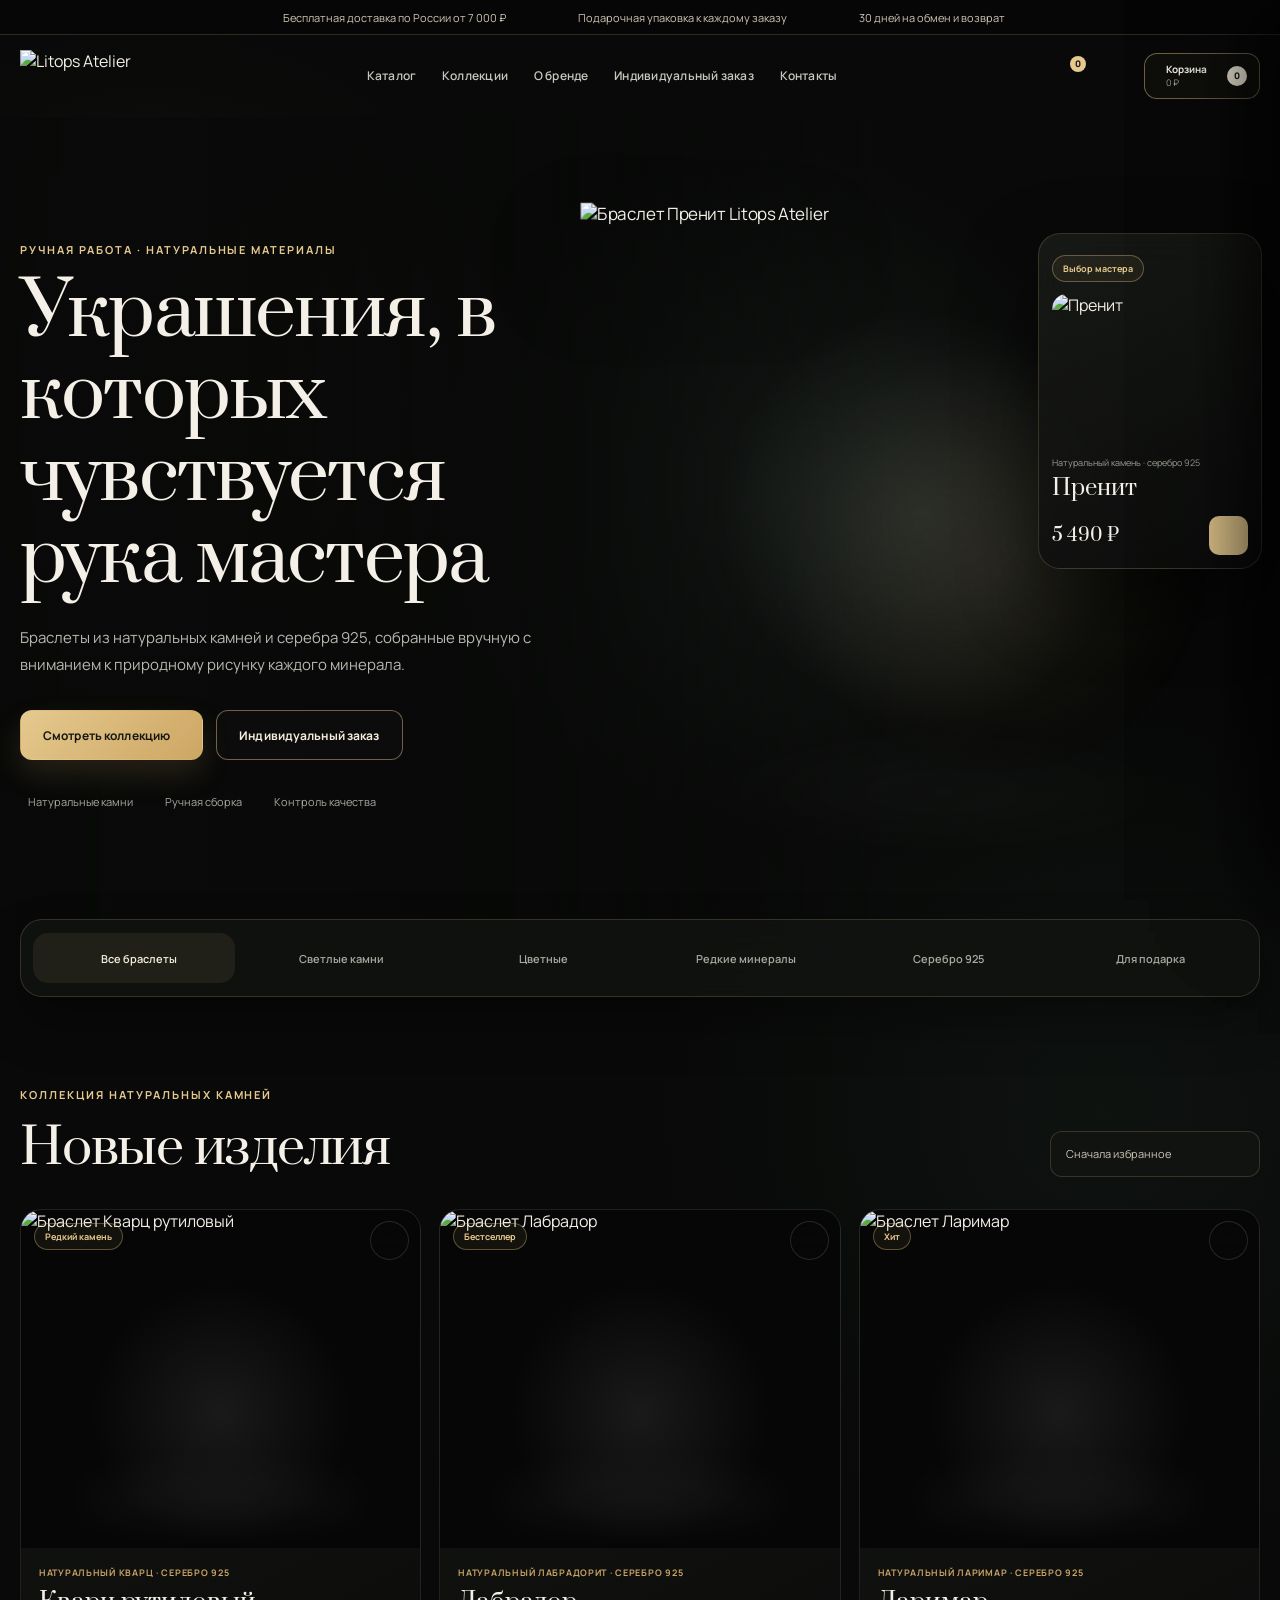
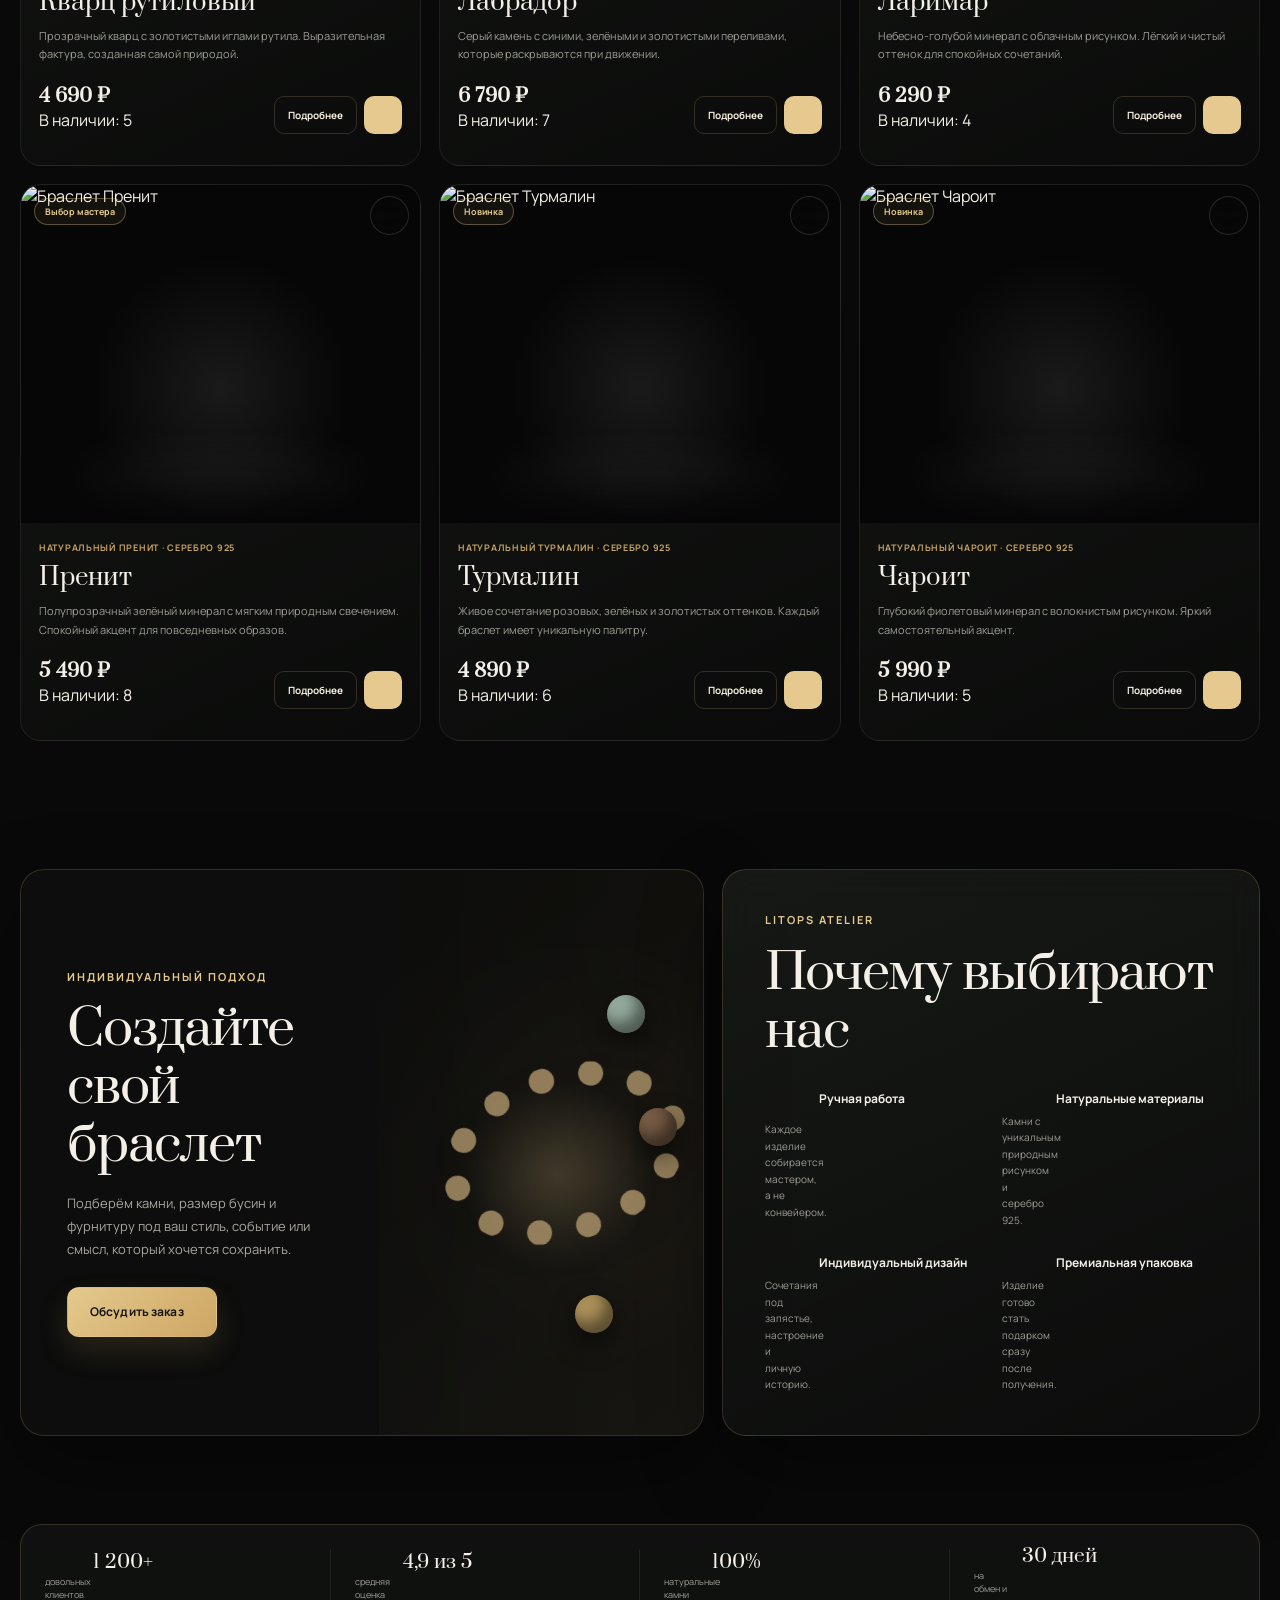
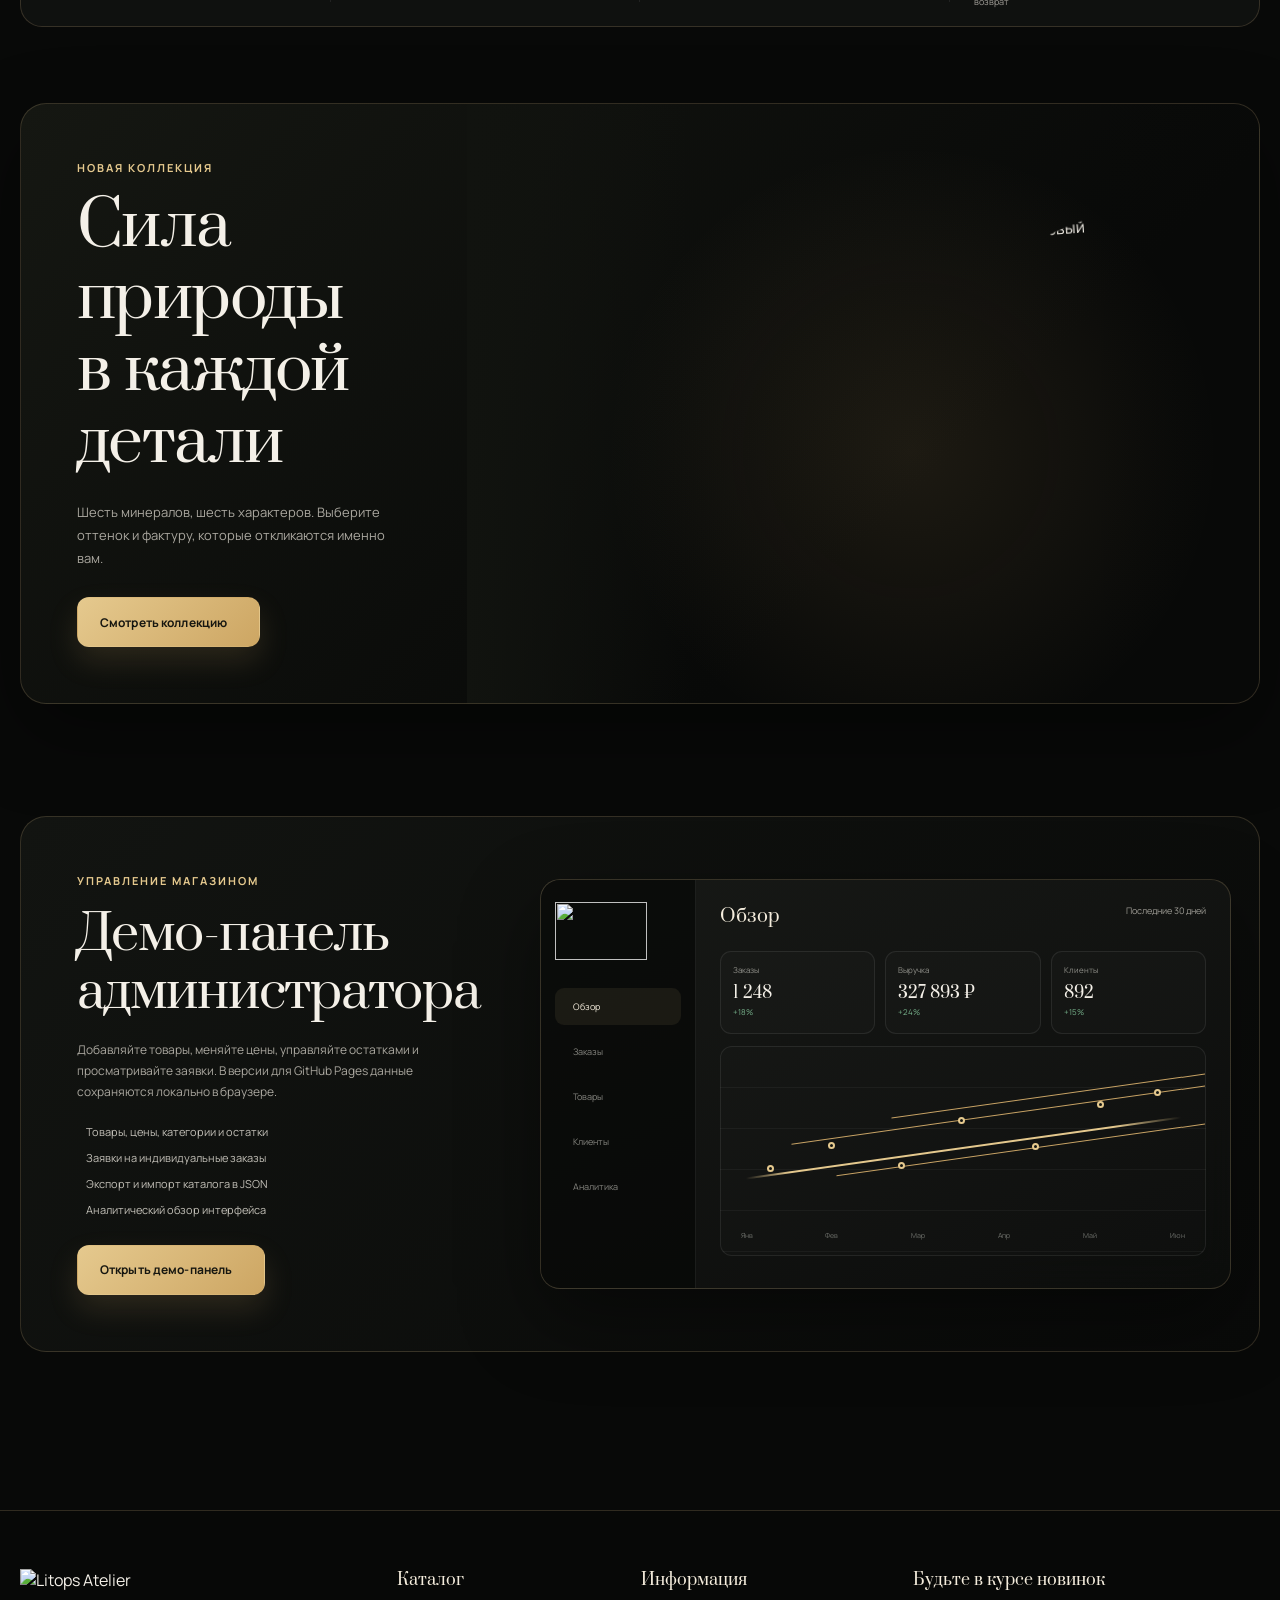
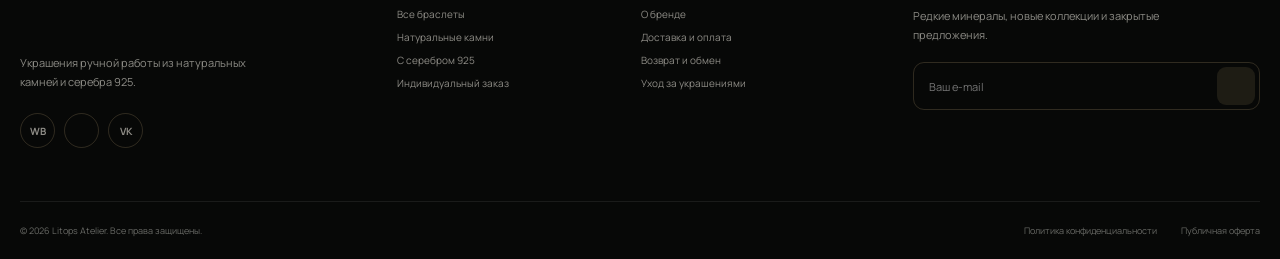
==== index.html @ 17ce2add "Add files via upload" ====
<!doctype html>
<html lang="ru">
<head>
  <meta charset="utf-8">
  <meta name="viewport" content="width=device-width, initial-scale=1">
  <meta name="theme-color" content="#090a09">
  <meta name="description" content="Litops Atelier — браслеты ручной работы из натуральных камней и серебра 925.">
  <title>Litops Atelier — украшения ручной работы</title>

  <link rel="preconnect" href="https://fonts.googleapis.com">
  <link rel="preconnect" href="https://fonts.gstatic.com" crossorigin>
  <link href="https://fonts.googleapis.com/css2?family=Manrope:wght@400;500;600;700&family=Prata&display=swap" rel="stylesheet">
  <link rel="stylesheet" href="style.css">

  <script src="https://unpkg.com/lucide@0.468.0/dist/umd/lucide.min.js" defer></script>
  <script src="script.js" defer></script>
</head>
<body>
  <div class="noise" aria-hidden="true"></div>

  <div class="announcement" aria-label="Преимущества магазина">
    <div class="announcement__track">
      <span><i data-lucide="truck"></i> Бесплатная доставка по России от 7 000 ₽</span>
      <span><i data-lucide="gift"></i> Подарочная упаковка к каждому заказу</span>
      <span><i data-lucide="refresh-cw"></i> 30 дней на обмен и возврат</span>
    </div>
  </div>

  <header class="site-header" id="siteHeader">
    <div class="container header__inner">
      <a class="brand" href="#top" aria-label="Litops Atelier — на главную">
        <img src="assets/brand/logo-light.png" alt="Litops Atelier">
      </a>

      <nav class="main-nav" id="mainNav" aria-label="Основная навигация">
        <a href="#catalog">Каталог</a>
        <a href="#collections">Коллекции</a>
        <a href="#atelier">О бренде</a>
        <a href="#custom">Индивидуальный заказ</a>
        <a href="#contacts">Контакты</a>
      </nav>

      <div class="header-actions">
        <button class="icon-button" id="searchButton" type="button" aria-label="Поиск">
          <i data-lucide="search"></i>
        </button>
        <button class="icon-button counter-button" id="favoritesButton" type="button" aria-label="Избранное">
          <i data-lucide="heart"></i><span id="favoriteCount">0</span>
        </button>
        <a class="icon-button desktop-only" href="admin.html" aria-label="Панель администратора" title="Демо админ-панели">
          <i data-lucide="user-round-cog"></i>
        </a>
        <button class="cart-button" id="cartButton" type="button" aria-label="Открыть корзину">
          <i data-lucide="shopping-bag"></i>
          <span><b>Корзина</b><small id="cartSummary">0 ₽</small></span>
          <em id="cartCount">0</em>
        </button>
        <button class="menu-button" id="menuButton" type="button" aria-label="Открыть меню" aria-expanded="false">
          <i data-lucide="menu"></i>
        </button>
      </div>
    </div>
  </header>

  <main id="top">
    <section class="hero section-shell">
      <div class="hero__glow hero__glow--one"></div>
      <div class="hero__glow hero__glow--two"></div>

      <div class="container hero__grid">
        <div class="hero__copy reveal">
          <p class="eyebrow">Ручная работа · Натуральные материалы</p>
          <h1>Украшения, в которых чувствуется рука мастера</h1>
          <p class="hero__lead">Браслеты из натуральных камней и серебра 925, собранные вручную с вниманием к природному рисунку каждого минерала.</p>
          <div class="hero__actions">
            <a class="button button--gold" href="#catalog">Смотреть коллекцию <i data-lucide="arrow-right"></i></a>
            <a class="button button--outline" href="#custom">Индивидуальный заказ</a>
          </div>
          <div class="hero__benefits" aria-label="Преимущества">
            <span><i data-lucide="gem"></i> Натуральные камни</span>
            <span><i data-lucide="hand"></i> Ручная сборка</span>
            <span><i data-lucide="shield-check"></i> Контроль качества</span>
          </div>
        </div>

        <div class="hero__visual reveal reveal--delay">
          <div class="hero__orb" aria-hidden="true"></div>
          <img class="hero__product" id="heroImage" src="assets/products/prehnite.webp" alt="Браслет из пренита Litops Atelier">
          <div class="hero__reflection" aria-hidden="true"></div>

          <article class="featured-card glass-card" id="featuredCard">
            <div class="featured-card__top">
              <span class="badge">Выбор мастера</span>
              <button class="icon-button favorite-toggle" type="button" data-product-id="prehnite" aria-label="Добавить в избранное">
                <i data-lucide="heart"></i>
              </button>
            </div>
            <img id="featuredImage" src="assets/products/prehnite.webp" alt="Пренит">
            <p class="featured-card__meta">Натуральный камень · серебро 925</p>
            <h2 id="featuredName">Пренит</h2>
            <div class="featured-card__bottom">
              <strong id="featuredPrice">5 490 ₽</strong>
              <button class="square-button add-to-cart" type="button" data-product-id="prehnite" aria-label="Добавить Пренит в корзину">
                <i data-lucide="shopping-bag"></i>
              </button>
            </div>
          </article>
        </div>
      </div>
    </section>

    <section class="category-section" aria-label="Категории изделий">
      <div class="container">
        <div class="category-bar" id="categoryBar">
          <button class="category-chip is-active" type="button" data-filter="all"><i data-lucide="layout-grid"></i> Все браслеты</button>
          <button class="category-chip" type="button" data-filter="light"><i data-lucide="sun-medium"></i> Светлые камни</button>
          <button class="category-chip" type="button" data-filter="color"><i data-lucide="palette"></i> Цветные</button>
          <button class="category-chip" type="button" data-filter="rare"><i data-lucide="sparkles"></i> Редкие минералы</button>
          <button class="category-chip" type="button" data-filter="silver"><i data-lucide="circle-dot"></i> Серебро 925</button>
          <button class="category-chip" type="button" data-filter="gift"><i data-lucide="gift"></i> Для подарка</button>
        </div>
      </div>
    </section>

    <section class="catalog section-shell" id="catalog">
      <div class="container">
        <div class="section-heading reveal">
          <div>
            <p class="eyebrow">Коллекция натуральных камней</p>
            <h2>Новые изделия</h2>
          </div>
          <div class="section-heading__tools">
            <label class="sort-select">
              <span class="sr-only">Сортировка</span>
              <select id="sortSelect">
                <option value="featured">Сначала избранное</option>
                <option value="price-asc">Цена: по возрастанию</option>
                <option value="price-desc">Цена: по убыванию</option>
                <option value="name">По названию</option>
              </select>
              <i data-lucide="chevron-down"></i>
            </label>
          </div>
        </div>

        <div class="product-grid" id="productGrid" aria-live="polite"></div>
        <p class="empty-state" id="emptyState" hidden>По выбранному фильтру пока нет изделий.</p>
      </div>
    </section>

    <section class="split-section section-shell" id="custom">
      <div class="container split-grid">
        <article class="custom-card reveal">
          <div class="custom-card__content">
            <p class="eyebrow">Индивидуальный подход</p>
            <h2>Создайте свой браслет</h2>
            <p>Подберём камни, размер бусин и фурнитуру под ваш стиль, событие или смысл, который хочется сохранить.</p>
            <button class="button button--gold" type="button" id="customOrderButton">Обсудить заказ <i data-lucide="arrow-right"></i></button>
          </div>
          <div class="custom-card__art" aria-hidden="true">
            <span class="stone stone--a"></span><span class="stone stone--b"></span><span class="stone stone--c"></span>
            <div class="custom-card__bracelet"></div>
          </div>
        </article>

        <article class="why-card glass-card reveal reveal--delay" id="atelier">
          <p class="eyebrow">Litops Atelier</p>
          <h2>Почему выбирают нас</h2>
          <div class="why-grid">
            <div><i data-lucide="hand"></i><h3>Ручная работа</h3><p>Каждое изделие собирается мастером, а не конвейером.</p></div>
            <div><i data-lucide="leaf"></i><h3>Натуральные материалы</h3><p>Камни с уникальным природным рисунком и серебро 925.</p></div>
            <div><i data-lucide="wand-sparkles"></i><h3>Индивидуальный дизайн</h3><p>Сочетания под запястье, настроение и личную историю.</p></div>
            <div><i data-lucide="package-check"></i><h3>Премиальная упаковка</h3><p>Изделие готово стать подарком сразу после получения.</p></div>
          </div>
        </article>
      </div>
    </section>

    <section class="stats-section">
      <div class="container stats-grid reveal">
        <div><i data-lucide="users"></i><strong>1 200+</strong><span>довольных клиентов</span></div>
        <div><i data-lucide="star"></i><strong>4,9 из 5</strong><span>средняя оценка</span></div>
        <div><i data-lucide="leaf"></i><strong>100%</strong><span>натуральные камни</span></div>
        <div><i data-lucide="refresh-cw"></i><strong>30 дней</strong><span>на обмен и возврат</span></div>
      </div>
    </section>

    <section class="collection-feature section-shell" id="collections">
      <div class="container">
        <article class="collection-banner reveal">
          <div class="collection-banner__copy">
            <p class="eyebrow">Новая коллекция</p>
            <h2>Сила природы<br>в каждой детали</h2>
            <p>Шесть минералов, шесть характеров. Выберите оттенок и фактуру, которые откликаются именно вам.</p>
            <a class="button button--gold" href="#catalog">Смотреть коллекцию <i data-lucide="arrow-right"></i></a>
          </div>
          <div class="collection-banner__products" aria-label="Браслеты коллекции">
            <img src="assets/products/charoite.webp" alt="Чароит">
            <img src="assets/products/larimar.webp" alt="Ларимар">
            <img src="assets/products/rutilated-quartz.webp" alt="Кварц рутиловый">
          </div>
        </article>
      </div>
    </section>

    <section class="admin-preview section-shell">
      <div class="container admin-preview__grid reveal">
        <div class="admin-preview__copy">
          <p class="eyebrow">Управление магазином</p>
          <h2>Демо-панель администратора</h2>
          <p>Добавляйте товары, меняйте цены, управляйте остатками и просматривайте заявки. В версии для GitHub Pages данные сохраняются локально в браузере.</p>
          <ul>
            <li><i data-lucide="check"></i> Товары, цены, категории и остатки</li>
            <li><i data-lucide="check"></i> Заявки на индивидуальные заказы</li>
            <li><i data-lucide="check"></i> Экспорт и импорт каталога в JSON</li>
            <li><i data-lucide="check"></i> Аналитический обзор интерфейса</li>
          </ul>
          <a class="button button--gold" href="admin.html">Открыть демо-панель <i data-lucide="arrow-right"></i></a>
        </div>

        <div class="dashboard-mockup glass-card" aria-hidden="true">
          <aside>
            <img src="assets/brand/logo-light.png" alt="">
            <span class="is-active"><i data-lucide="layout-dashboard"></i> Обзор</span>
            <span><i data-lucide="shopping-bag"></i> Заказы</span>
            <span><i data-lucide="package"></i> Товары</span>
            <span><i data-lucide="users"></i> Клиенты</span>
            <span><i data-lucide="chart-no-axes-combined"></i> Аналитика</span>
          </aside>
          <div class="dashboard-mockup__main">
            <div class="dashboard-mockup__title"><b>Обзор</b><span>Последние 30 дней</span></div>
            <div class="dashboard-cards">
              <div><span>Заказы</span><b>1 248</b><small>+18%</small></div>
              <div><span>Выручка</span><b>327 893 ₽</b><small>+24%</small></div>
              <div><span>Клиенты</span><b>892</b><small>+15%</small></div>
            </div>
            <div class="chart-card">
              <div class="chart-line"><i></i><i></i><i></i><i></i><i></i><i></i><i></i></div>
              <div class="chart-labels"><span>Янв</span><span>Фев</span><span>Мар</span><span>Апр</span><span>Май</span><span>Июн</span></div>
            </div>
          </div>
        </div>
      </div>
    </section>
  </main>

  <footer class="site-footer" id="contacts">
    <div class="container footer-grid">
      <div class="footer-brand">
        <img src="assets/brand/logo-light.png" alt="Litops Atelier">
        <p>Украшения ручной работы из натуральных камней и серебра 925.</p>
        <div class="socials">
          <a href="https://www.wildberries.ru/seller/4489837" target="_blank" rel="noopener" aria-label="Магазин на Wildberries">WB</a>
          <a href="#" aria-label="Telegram"><i data-lucide="send"></i></a>
          <a href="#" aria-label="ВКонтакте">VK</a>
        </div>
      </div>
      <div>
        <h3>Каталог</h3>
        <a href="#catalog">Все браслеты</a>
        <a href="#catalog">Натуральные камни</a>
        <a href="#catalog">С серебром 925</a>
        <a href="#custom">Индивидуальный заказ</a>
      </div>
      <div>
        <h3>Информация</h3>
        <a href="#atelier">О бренде</a>
        <a href="#">Доставка и оплата</a>
        <a href="#">Возврат и обмен</a>
        <a href="#">Уход за украшениями</a>
      </div>
      <div class="newsletter">
        <h3>Будьте в курсе новинок</h3>
        <p>Редкие минералы, новые коллекции и закрытые предложения.</p>
        <form id="newsletterForm">
          <input type="email" name="email" placeholder="Ваш e-mail" required aria-label="Ваш e-mail">
          <button type="submit" aria-label="Подписаться"><i data-lucide="arrow-right"></i></button>
        </form>
        <small id="newsletterMessage"></small>
      </div>
    </div>
    <div class="container footer-bottom">
      <span>© 2026 Litops Atelier. Все права защищены.</span>
      <div><a href="#">Политика конфиденциальности</a><a href="#">Публичная оферта</a></div>
    </div>
  </footer>

  <div class="drawer-backdrop" id="drawerBackdrop"></div>

  <aside class="side-drawer" id="cartDrawer" aria-hidden="true" aria-labelledby="cartTitle">
    <div class="drawer-header">
      <div><p class="eyebrow">Ваш выбор</p><h2 id="cartTitle">Корзина</h2></div>
      <button class="icon-button drawer-close" type="button" data-close-drawer aria-label="Закрыть"><i data-lucide="x"></i></button>
    </div>
    <div class="drawer-content" id="cartItems"></div>
    <div class="drawer-footer">
      <div class="cart-total"><span>Итого</span><strong id="cartTotal">0 ₽</strong></div>
      <a class="button button--gold button--full" href="https://www.wildberries.ru/seller/4489837" target="_blank" rel="noopener">Перейти в магазин на WB</a>
      <small>Корзина на этой версии демонстрационная. Покупка оформляется на Wildberries.</small>
    </div>
  </aside>

  <aside class="side-drawer" id="favoritesDrawer" aria-hidden="true" aria-labelledby="favoritesTitle">
    <div class="drawer-header">
      <div><p class="eyebrow">Сохранённое</p><h2 id="favoritesTitle">Избранное</h2></div>
      <button class="icon-button drawer-close" type="button" data-close-drawer aria-label="Закрыть"><i data-lucide="x"></i></button>
    </div>
    <div class="drawer-content" id="favoriteItems"></div>
  </aside>

  <aside class="search-panel" id="searchPanel" aria-hidden="true">
    <div class="search-panel__inner container">
      <div class="search-panel__top">
        <label>
          <i data-lucide="search"></i>
          <input id="searchInput" type="search" placeholder="Найти камень или браслет…" autocomplete="off">
        </label>
        <button class="icon-button" id="searchClose" type="button" aria-label="Закрыть поиск"><i data-lucide="x"></i></button>
      </div>
      <div class="search-results" id="searchResults"></div>
    </div>
  </aside>

  <dialog class="product-dialog" id="productDialog">
    <button class="icon-button dialog-close" type="button" id="dialogClose" aria-label="Закрыть"><i data-lucide="x"></i></button>
    <div class="product-dialog__media"><img id="dialogImage" src="" alt=""></div>
    <div class="product-dialog__content">
      <p class="eyebrow" id="dialogMaterial"></p>
      <h2 id="dialogName"></h2>
      <p id="dialogDescription"></p>
      <div class="product-dialog__facts">
        <span><i data-lucide="circle-ruler"></i> Регулируемый размер</span>
        <span><i data-lucide="badge-check"></i> Серебро 925</span>
        <span><i data-lucide="package-check"></i> Подарочная упаковка</span>
      </div>
      <div class="product-dialog__buy">
        <strong id="dialogPrice"></strong>
        <button class="button button--gold add-to-cart" id="dialogAddToCart" type="button">Добавить в корзину</button>
      </div>
    </div>
  </dialog>

  <dialog class="order-dialog" id="orderDialog">
    <button class="icon-button dialog-close" type="button" id="orderDialogClose" aria-label="Закрыть"><i data-lucide="x"></i></button>
    <div class="order-dialog__heading">
      <p class="eyebrow">Индивидуальный заказ</p>
      <h2>Расскажите о будущем браслете</h2>
      <p>Заявка сохранится в демо-панели администратора этого браузера.</p>
    </div>
    <form id="customOrderForm" class="order-form">
      <label><span>Имя</span><input name="name" required placeholder="Как к вам обращаться"></label>
      <label><span>Телефон или Telegram</span><input name="contact" required placeholder="Контакт для ответа"></label>
      <label><span>Размер запястья</span><input name="wrist" placeholder="Например, 17 см"></label>
      <label class="order-form__wide"><span>Пожелания</span><textarea name="message" rows="4" placeholder="Камни, цвета, смысл, бюджет"></textarea></label>
      <button class="button button--gold order-form__wide" type="submit">Сохранить заявку</button>
      <p class="form-status order-form__wide" id="orderFormStatus"></p>
    </form>
  </dialog>

  <div class="toast" id="toast" role="status" aria-live="polite"></div>
</body>
</html>
---- style.css ----
:root {
  --bg: #080908;
  --bg-soft: #0d0f0e;
  --panel: #111311;
  --panel-2: #151714;
  --panel-3: #1b1d19;
  --cream: #f5eddd;
  --cream-muted: #cfc6b5;
  --gold: #c8a365;
  --gold-light: #e5c98e;
  --gold-deep: #8d6f3f;
  --green: #9dbeaa;
  --text: #f4f0e8;
  --muted: #9f9d96;
  --line: rgba(229, 201, 142, 0.18);
  --line-soft: rgba(255, 255, 255, 0.08);
  --shadow: 0 30px 80px rgba(0, 0, 0, 0.42);
  --serif: "Prata", Georgia, serif;
  --sans: "Manrope", Arial, sans-serif;
  --container: min(1240px, calc(100% - 40px));
}

* {
  box-sizing: border-box;
}

html {
  scroll-behavior: smooth;
  color-scheme: dark;
}

body {
  margin: 0;
  min-width: 320px;
  overflow-x: hidden;
  background:
    radial-gradient(circle at 12% 8%, rgba(200, 163, 101, 0.08), transparent 24rem),
    radial-gradient(circle at 86% 22%, rgba(91, 130, 108, 0.08), transparent 28rem),
    var(--bg);
  color: var(--text);
  font-family: var(--sans);
  -webkit-font-smoothing: antialiased;
  text-rendering: optimizeLegibility;
}

body.is-locked {
  overflow: hidden;
}

img {
  display: block;
  max-width: 100%;
}

button,
input,
textarea,
select {
  font: inherit;
}

button,
a {
  -webkit-tap-highlight-color: transparent;
}

button {
  color: inherit;
}

a {
  color: inherit;
  text-decoration: none;
}

p,
h1,
h2,
h3 {
  margin-top: 0;
}

::selection {
  color: #10110f;
  background: var(--gold-light);
}

.noise {
  position: fixed;
  inset: 0;
  z-index: 9999;
  pointer-events: none;
  opacity: 0.04;
  mix-blend-mode: soft-light;
  background-image: url("data:image/svg+xml,%3Csvg viewBox='0 0 180 180' xmlns='http://www.w3.org/2000/svg'%3E%3Cfilter id='n'%3E%3CfeTurbulence type='fractalNoise' baseFrequency='.9' numOctaves='3' stitchTiles='stitch'/%3E%3C/filter%3E%3Crect width='100%25' height='100%25' filter='url(%23n)' opacity='.75'/%3E%3C/svg%3E");
}

.container {
  width: var(--container);
  margin-inline: auto;
}

.section-shell {
  position: relative;
  padding-block: 88px;
}

.eyebrow {
  margin-bottom: 15px;
  color: var(--gold-light);
  font-size: 11px;
  font-weight: 700;
  letter-spacing: 0.18em;
  line-height: 1.5;
  text-transform: uppercase;
}

.sr-only {
  position: absolute;
  width: 1px;
  height: 1px;
  padding: 0;
  margin: -1px;
  overflow: hidden;
  clip: rect(0, 0, 0, 0);
  white-space: nowrap;
  border: 0;
}

.announcement {
  position: relative;
  z-index: 101;
  border-bottom: 1px solid var(--line);
  background: #050605;
  color: var(--cream-muted);
}

.announcement__track {
  width: var(--container);
  min-height: 34px;
  margin-inline: auto;
  display: flex;
  align-items: center;
  justify-content: center;
  gap: clamp(18px, 5vw, 64px);
  font-size: 11px;
}

.announcement__track span {
  display: inline-flex;
  align-items: center;
  gap: 8px;
  white-space: nowrap;
}

.announcement__track svg {
  width: 14px;
  height: 14px;
  color: var(--gold);
}

.site-header {
  position: sticky;
  top: 0;
  z-index: 100;
  height: 82px;
  display: flex;
  align-items: center;
  border-bottom: 1px solid transparent;
  transition: height 0.3s ease, background 0.3s ease, border-color 0.3s ease, box-shadow 0.3s ease;
}

.site-header.is-scrolled {
  height: 68px;
  background: rgba(8, 9, 8, 0.88);
  border-color: var(--line-soft);
  box-shadow: 0 12px 36px rgba(0, 0, 0, 0.28);
  backdrop-filter: blur(18px);
}

.header__inner {
  display: grid;
  grid-template-columns: 190px 1fr auto;
  align-items: center;
  gap: 28px;
}

.brand {
  width: 124px;
  height: 52px;
  display: flex;
  align-items: center;
}

.brand img,
.footer-brand > img {
  width: 100%;
  height: 100%;
  object-fit: contain;
  object-position: left center;
}

.main-nav {
  display: flex;
  justify-content: center;
  gap: clamp(18px, 2vw, 32px);
}

.main-nav a {
  position: relative;
  color: #c9c7c0;
  font-size: 12px;
  font-weight: 600;
  letter-spacing: 0.02em;
  transition: color 0.25s ease;
}

.main-nav a::after {
  content: "";
  position: absolute;
  left: 0;
  right: 100%;
  bottom: -8px;
  height: 1px;
  background: var(--gold-light);
  transition: right 0.3s ease;
}

.main-nav a:hover {
  color: var(--cream);
}

.main-nav a:hover::after {
  right: 0;
}

.header-actions {
  display: flex;
  align-items: center;
  gap: 8px;
}

.icon-button,
.menu-button,
.square-button {
  border: 0;
  background: transparent;
  cursor: pointer;
}

.icon-button {
  position: relative;
  width: 42px;
  height: 42px;
  display: inline-grid;
  place-items: center;
  border: 1px solid transparent;
  border-radius: 50%;
  transition: background 0.25s ease, border-color 0.25s ease, color 0.25s ease;
}

.icon-button:hover {
  color: var(--gold-light);
  border-color: var(--line);
  background: rgba(255, 255, 255, 0.035);
}

.icon-button svg,
.square-button svg,
.menu-button svg {
  width: 19px;
  height: 19px;
}

.counter-button span {
  position: absolute;
  right: -1px;
  top: 0;
  min-width: 16px;
  height: 16px;
  padding-inline: 4px;
  display: grid;
  place-items: center;
  border-radius: 999px;
  background: var(--gold-light);
  color: #11130f;
  font-size: 9px;
  font-weight: 800;
}

.cart-button {
  min-width: 116px;
  height: 46px;
  padding: 0 12px;
  display: grid;
  grid-template-columns: auto 1fr auto;
  align-items: center;
  gap: 9px;
  border: 1px solid rgba(229, 201, 142, 0.44);
  border-radius: 13px;
  background: rgba(229, 201, 142, 0.035);
  cursor: pointer;
  transition: background 0.25s ease, border-color 0.25s ease, transform 0.25s ease;
}

.cart-button:hover {
  transform: translateY(-1px);
  border-color: var(--gold-light);
  background: rgba(229, 201, 142, 0.08);
}

.cart-button svg {
  width: 18px;
  color: var(--gold-light);
}

.cart-button span {
  display: grid;
  text-align: left;
}

.cart-button b {
  font-size: 10px;
  font-weight: 700;
}

.cart-button small {
  color: var(--muted);
  font-size: 9px;
}

.cart-button em {
  min-width: 20px;
  height: 20px;
  display: grid;
  place-items: center;
  border-radius: 50%;
  background: var(--cream);
  color: #11130f;
  font-size: 9px;
  font-style: normal;
  font-weight: 800;
}

.menu-button {
  width: 44px;
  height: 44px;
  display: none;
  place-items: center;
}

.hero {
  min-height: 720px;
  padding-top: 72px;
  padding-bottom: 94px;
  overflow: hidden;
}

.hero::before {
  content: "";
  position: absolute;
  inset: 0;
  background:
    linear-gradient(90deg, rgba(8, 9, 8, 0.97) 0%, rgba(8, 9, 8, 0.82) 40%, rgba(8, 9, 8, 0.1) 70%),
    radial-gradient(circle at 60% 44%, rgba(132, 165, 144, 0.11), transparent 38%);
  pointer-events: none;
}

.hero__grid {
  position: relative;
  z-index: 1;
  min-height: 560px;
  display: grid;
  grid-template-columns: minmax(0, 0.88fr) minmax(520px, 1.12fr);
  align-items: center;
  gap: 38px;
}

.hero__copy {
  position: relative;
  z-index: 3;
  max-width: 630px;
}

.hero h1,
.section-heading h2,
.custom-card h2,
.why-card h2,
.collection-banner h2,
.admin-preview h2,
.drawer-header h2,
.product-dialog h2,
.order-dialog h2 {
  font-family: var(--serif);
  font-weight: 400;
  letter-spacing: -0.025em;
}

.hero h1 {
  margin-bottom: 24px;
  font-size: clamp(50px, 5.7vw, 78px);
  line-height: 1.12;
}

.hero__lead {
  max-width: 560px;
  margin-bottom: 32px;
  color: #b9b7b0;
  font-size: 15px;
  line-height: 1.8;
}

.hero__actions {
  display: flex;
  flex-wrap: wrap;
  gap: 13px;
}

.button {
  min-height: 50px;
  padding: 0 22px;
  display: inline-flex;
  align-items: center;
  justify-content: center;
  gap: 10px;
  border: 1px solid transparent;
  border-radius: 12px;
  font-size: 12px;
  font-weight: 700;
  letter-spacing: 0.01em;
  cursor: pointer;
  transition: transform 0.25s ease, box-shadow 0.25s ease, background 0.25s ease, border-color 0.25s ease;
}

.button svg {
  width: 16px;
}

.button:hover {
  transform: translateY(-2px);
}

.button--gold {
  background: linear-gradient(135deg, var(--gold-light), #cda663);
  color: #161610;
  box-shadow: 0 14px 30px rgba(200, 163, 101, 0.16);
}

.button--gold:hover {
  box-shadow: 0 18px 34px rgba(200, 163, 101, 0.24);
}

.button--outline {
  border-color: rgba(229, 201, 142, 0.45);
  background: rgba(255, 255, 255, 0.015);
  color: var(--cream);
}

.button--outline:hover {
  border-color: var(--gold-light);
  background: rgba(229, 201, 142, 0.06);
}

.button--full {
  width: 100%;
}

.hero__benefits {
  margin-top: 34px;
  display: flex;
  flex-wrap: wrap;
  gap: 12px 24px;
  color: #aaa8a0;
  font-size: 11px;
}

.hero__benefits span {
  display: inline-flex;
  align-items: center;
  gap: 8px;
}

.hero__benefits svg {
  width: 18px;
  height: 18px;
  color: var(--gold);
}

.hero__visual {
  position: relative;
  min-height: 560px;
  display: flex;
  align-items: center;
  justify-content: center;
}

.hero__orb {
  position: absolute;
  width: min(610px, 92%);
  aspect-ratio: 1;
  border-radius: 50%;
  background:
    radial-gradient(circle at 50% 48%, rgba(206, 223, 211, 0.11), transparent 48%),
    radial-gradient(circle at 62% 56%, rgba(200, 163, 101, 0.09), transparent 42%);
  filter: blur(3px);
}

.hero__product {
  position: relative;
  z-index: 1;
  width: min(720px, 104%);
  max-width: none;
  aspect-ratio: 1;
  object-fit: contain;
  filter: drop-shadow(0 44px 44px rgba(0, 0, 0, 0.7));
  transform: translate(2%, 5%) scale(1.06);
  animation: heroFloat 7s ease-in-out infinite;
}

@keyframes heroFloat {
  0%, 100% { transform: translate(2%, 5%) scale(1.06) rotate(-1deg); }
  50% { transform: translate(2%, 2%) scale(1.08) rotate(0.7deg); }
}

.hero__reflection {
  position: absolute;
  left: 10%;
  right: 4%;
  bottom: 3%;
  height: 100px;
  border-radius: 50%;
  background: radial-gradient(ellipse, rgba(255, 255, 255, 0.11), transparent 65%);
  filter: blur(26px);
  opacity: 0.34;
}

.glass-card {
  border: 1px solid var(--line);
  background: linear-gradient(155deg, rgba(25, 27, 24, 0.88), rgba(12, 13, 12, 0.9));
  box-shadow: var(--shadow);
  backdrop-filter: blur(18px);
}

.featured-card {
  position: absolute;
  z-index: 4;
  right: -2px;
  top: 44px;
  width: 224px;
  padding: 13px;
  border-radius: 22px;
}

.featured-card__top,
.featured-card__bottom {
  display: flex;
  align-items: center;
  justify-content: space-between;
  gap: 12px;
}

.badge {
  display: inline-flex;
  align-items: center;
  min-height: 27px;
  padding-inline: 10px;
  border: 1px solid rgba(229, 201, 142, 0.35);
  border-radius: 999px;
  color: var(--gold-light);
  background: rgba(200, 163, 101, 0.08);
  font-size: 9px;
  font-weight: 700;
}

.featured-card img {
  width: 100%;
  height: 154px;
  margin: 5px 0 2px;
  border-radius: 15px;
  object-fit: cover;
}

.featured-card__meta {
  margin: 8px 0 4px;
  color: var(--muted);
  font-size: 9px;
}

.featured-card h2 {
  margin-bottom: 13px;
  font-family: var(--serif);
  font-size: 22px;
  font-weight: 400;
}

.featured-card strong {
  font-family: var(--serif);
  font-size: 18px;
  font-weight: 400;
}

.square-button {
  width: 39px;
  height: 39px;
  display: grid;
  place-items: center;
  border-radius: 10px;
  background: var(--gold-light);
  color: #14150f;
  transition: transform 0.2s ease, box-shadow 0.2s ease;
}

.square-button:hover {
  transform: translateY(-2px);
  box-shadow: 0 10px 24px rgba(200, 163, 101, 0.25);
}

.favorite-toggle.is-active,
.product-card__favorite.is-active {
  color: var(--gold-light);
}

.favorite-toggle.is-active svg,
.product-card__favorite.is-active svg {
  fill: currentColor;
}

.category-section {
  position: relative;
  z-index: 5;
  margin-top: -37px;
}

.category-bar {
  min-height: 78px;
  padding: 12px;
  display: grid;
  grid-template-columns: repeat(6, 1fr);
  align-items: center;
  border: 1px solid var(--line);
  border-radius: 22px;
  background: rgba(17, 19, 17, 0.9);
  box-shadow: 0 26px 50px rgba(0, 0, 0, 0.32);
  backdrop-filter: blur(18px);
}

.category-chip {
  min-height: 50px;
  padding: 0 12px;
  display: inline-flex;
  align-items: center;
  justify-content: center;
  gap: 10px;
  border: 0;
  border-radius: 15px;
  background: transparent;
  color: #aaa89f;
  font-size: 11px;
  font-weight: 600;
  cursor: pointer;
  transition: color 0.25s ease, background 0.25s ease;
}

.category-chip svg {
  width: 18px;
  color: var(--gold);
}

.category-chip:hover,
.category-chip.is-active {
  color: var(--cream);
  background: rgba(229, 201, 142, 0.08);
}

.catalog {
  padding-top: 90px;
}

.section-heading {
  margin-bottom: 32px;
  display: flex;
  align-items: end;
  justify-content: space-between;
  gap: 20px;
}

.section-heading h2,
.custom-card h2,
.why-card h2,
.admin-preview h2 {
  margin-bottom: 0;
  font-size: clamp(34px, 4vw, 50px);
  line-height: 1.16;
}

.sort-select {
  position: relative;
  min-width: 210px;
  display: block;
}

.sort-select select {
  width: 100%;
  height: 46px;
  padding: 0 42px 0 15px;
  border: 1px solid var(--line);
  border-radius: 12px;
  outline: none;
  appearance: none;
  background: var(--panel);
  color: var(--cream-muted);
  font-size: 11px;
}

.sort-select svg {
  position: absolute;
  right: 14px;
  top: 50%;
  width: 16px;
  pointer-events: none;
  transform: translateY(-50%);
}

.product-grid {
  display: grid;
  grid-template-columns: repeat(3, minmax(0, 1fr));
  gap: 18px;
}

.product-card {
  position: relative;
  min-width: 0;
  overflow: hidden;
  border: 1px solid var(--line-soft);
  border-radius: 21px;
  background: linear-gradient(155deg, rgba(22, 24, 21, 0.96), rgba(10, 11, 10, 0.98));
  transition: transform 0.35s cubic-bezier(.2,.75,.25,1), border-color 0.35s ease, box-shadow 0.35s ease;
}

.product-card:hover {
  transform: translateY(-8px);
  border-color: rgba(229, 201, 142, 0.3);
  box-shadow: 0 24px 50px rgba(0, 0, 0, 0.36);
}

.product-card__media {
  position: relative;
  aspect-ratio: 1.18;
  overflow: hidden;
  background:
    radial-gradient(circle at 50% 60%, rgba(255, 255, 255, 0.08), transparent 46%),
    #050605;
  cursor: pointer;
}

.product-card__media::after {
  content: "";
  position: absolute;
  inset: auto 15% 7% 15%;
  height: 15%;
  border-radius: 50%;
  background: rgba(255, 255, 255, 0.08);
  filter: blur(18px);
  opacity: 0.45;
}

.product-card__media img {
  width: 100%;
  height: 100%;
  object-fit: cover;
  transition: transform 0.6s cubic-bezier(.2,.75,.25,1);
}

.product-card:hover .product-card__media img {
  transform: scale(1.045);
}

.product-card__badge {
  position: absolute;
  z-index: 2;
  left: 13px;
  top: 13px;
}

.product-card__favorite {
  position: absolute;
  z-index: 2;
  right: 11px;
  top: 11px;
  width: 39px;
  height: 39px;
  display: grid;
  place-items: center;
  border: 1px solid rgba(255,255,255,.13);
  border-radius: 50%;
  background: rgba(8, 9, 8, 0.66);
  color: #e5e0d5;
  cursor: pointer;
  backdrop-filter: blur(12px);
}

.product-card__favorite svg {
  width: 17px;
}

.product-card__content {
  padding: 18px;
}

.product-card__meta {
  margin-bottom: 7px;
  color: var(--gold);
  font-size: 9px;
  font-weight: 700;
  letter-spacing: 0.08em;
  text-transform: uppercase;
}

.product-card h3 {
  margin-bottom: 8px;
  font-family: var(--serif);
  font-size: 24px;
  font-weight: 400;
}

.product-card__description {
  min-height: 40px;
  margin-bottom: 16px;
  color: #9e9c95;
  font-size: 11px;
  line-height: 1.65;
}

.product-card__footer {
  display: flex;
  align-items: center;
  justify-content: space-between;
  gap: 12px;
}

.product-card__price {
  font-family: var(--serif);
  font-size: 19px;
}

.product-card__actions {
  display: flex;
  gap: 7px;
}

.product-card__actions button {
  height: 38px;
  padding-inline: 13px;
  border: 1px solid var(--line);
  border-radius: 10px;
  background: transparent;
  color: var(--cream);
  font-size: 10px;
  font-weight: 700;
  cursor: pointer;
  transition: background 0.2s ease, border-color 0.2s ease;
}

.product-card__actions button:hover {
  border-color: var(--gold);
  background: rgba(229, 201, 142, 0.07);
}

.product-card__actions .add-to-cart {
  width: 38px;
  padding: 0;
  display: grid;
  place-items: center;
  background: var(--gold-light);
  color: #14150f;
}

.product-card__actions .add-to-cart svg {
  width: 16px;
}

.empty-state {
  padding: 50px 20px;
  text-align: center;
  color: var(--muted);
}

.split-section {
  padding-top: 40px;
}

.split-grid {
  display: grid;
  grid-template-columns: 1.12fr 0.88fr;
  gap: 18px;
}

.custom-card,
.why-card {
  min-height: 430px;
  border-radius: 24px;
  overflow: hidden;
}

.custom-card {
  position: relative;
  display: grid;
  grid-template-columns: 1.05fr 0.95fr;
  border: 1px solid var(--line);
  background:
    linear-gradient(90deg, rgba(12, 13, 12, 0.99) 0%, rgba(13, 14, 13, 0.95) 52%, rgba(19, 17, 14, 0.68) 100%),
    radial-gradient(circle at 80% 50%, rgba(200, 163, 101, 0.2), transparent 36%);
  box-shadow: var(--shadow);
}

.custom-card__content {
  position: relative;
  z-index: 2;
  padding: 46px;
  display: flex;
  flex-direction: column;
  align-items: flex-start;
  justify-content: center;
}

.custom-card h2 {
  margin-bottom: 18px;
}

.custom-card p:not(.eyebrow) {
  margin-bottom: 26px;
  color: #aaa79f;
  font-size: 13px;
  line-height: 1.75;
}

.custom-card__art {
  position: relative;
  min-height: 100%;
  overflow: hidden;
  background:
    radial-gradient(circle at 55% 54%, rgba(229, 201, 142, 0.19), transparent 27%),
    linear-gradient(135deg, transparent 10%, rgba(229, 201, 142, 0.04));
}

.custom-card__bracelet {
  position: absolute;
  width: 250px;
  height: 175px;
  right: 4%;
  top: 50%;
  border: 25px dotted rgba(174, 148, 107, 0.82);
  border-radius: 50%;
  filter: drop-shadow(0 14px 22px rgba(0,0,0,.58));
  transform: translateY(-50%) rotate(-18deg);
}

.stone {
  position: absolute;
  z-index: 2;
  width: 38px;
  height: 38px;
  border-radius: 50%;
  box-shadow: inset -8px -10px 14px rgba(0,0,0,.45), 0 10px 24px rgba(0,0,0,.55);
}

.stone--a { right: 18%; top: 22%; background: #93a99b; }
.stone--b { right: 8%; top: 42%; background: #765b45; }
.stone--c { right: 28%; bottom: 18%; background: #aa8f58; }

.why-card {
  padding: 42px;
}

.why-card h2 {
  margin-bottom: 30px;
}

.why-grid {
  display: grid;
  grid-template-columns: 1fr 1fr;
  gap: 26px 22px;
}

.why-grid > div {
  display: grid;
  grid-template-columns: 42px 1fr;
  grid-template-rows: auto auto;
  column-gap: 12px;
  align-items: start;
}

.why-grid svg {
  grid-row: 1 / 3;
  width: 40px;
  height: 40px;
  padding: 10px;
  border: 1px solid var(--line);
  border-radius: 50%;
  color: var(--gold-light);
  background: rgba(229, 201, 142, 0.05);
}

.why-grid h3 {
  margin-bottom: 6px;
  font-size: 12px;
}

.why-grid p {
  margin-bottom: 0;
  color: var(--muted);
  font-size: 10px;
  line-height: 1.65;
}

.stats-section {
  padding-bottom: 24px;
}

.stats-grid {
  min-height: 96px;
  display: grid;
  grid-template-columns: repeat(4, 1fr);
  border: 1px solid var(--line);
  border-radius: 22px;
  background: rgba(18, 20, 18, 0.78);
  overflow: hidden;
}

.stats-grid > div {
  position: relative;
  padding: 18px 24px;
  display: grid;
  grid-template-columns: 36px auto;
  grid-template-rows: auto auto;
  align-content: center;
  column-gap: 12px;
}

.stats-grid > div:not(:last-child)::after {
  content: "";
  position: absolute;
  right: 0;
  top: 24%;
  bottom: 24%;
  width: 1px;
  background: var(--line-soft);
}

.stats-grid svg {
  grid-row: 1 / 3;
  align-self: center;
  width: 30px;
  height: 30px;
  color: var(--gold);
}

.stats-grid strong {
  font-family: var(--serif);
  font-size: 19px;
  font-weight: 400;
}

.stats-grid span {
  color: var(--muted);
  font-size: 9px;
}

.collection-feature {
  padding-top: 52px;
}

.collection-banner {
  position: relative;
  min-height: 455px;
  display: grid;
  grid-template-columns: 0.72fr 1.28fr;
  overflow: hidden;
  border: 1px solid var(--line);
  border-radius: 26px;
  background:
    radial-gradient(circle at 72% 58%, rgba(200, 163, 101, 0.11), transparent 32%),
    linear-gradient(135deg, #151712, #080908 70%);
  box-shadow: var(--shadow);
}

.collection-banner__copy {
  position: relative;
  z-index: 3;
  padding: 56px;
  display: flex;
  flex-direction: column;
  align-items: flex-start;
  justify-content: center;
}

.collection-banner h2 {
  margin-bottom: 22px;
  font-size: clamp(42px, 5vw, 62px);
  line-height: 1.16;
}

.collection-banner__copy > p:not(.eyebrow) {
  max-width: 390px;
  margin-bottom: 28px;
  color: #aaa79f;
  font-size: 13px;
  line-height: 1.75;
}

.collection-banner__products {
  position: relative;
  min-height: 455px;
  overflow: hidden;
}

.collection-banner__products::after {
  content: "";
  position: absolute;
  inset: 0;
  background: linear-gradient(90deg, #11130f 0%, transparent 28%, transparent 78%, rgba(8, 9, 8, .35));
  pointer-events: none;
}

.collection-banner__products img {
  position: absolute;
  width: 380px;
  height: 380px;
  object-fit: cover;
  border-radius: 50%;
  filter: drop-shadow(0 30px 40px rgba(0, 0, 0, 0.65));
}

.collection-banner__products img:nth-child(1) {
  left: 6%;
  top: 12%;
  transform: rotate(-15deg);
}

.collection-banner__products img:nth-child(2) {
  left: 35%;
  top: 4%;
  transform: rotate(13deg);
}

.collection-banner__products img:nth-child(3) {
  right: -9%;
  top: 18%;
  transform: rotate(-4deg);
}

.admin-preview {
  padding-top: 24px;
}

.admin-preview__grid {
  min-height: 520px;
  padding: 28px;
  display: grid;
  grid-template-columns: 0.72fr 1.28fr;
  gap: 32px;
  align-items: center;
  border: 1px solid var(--line);
  border-radius: 26px;
  background: linear-gradient(135deg, #121411, #090a09);
}

.admin-preview__copy {
  padding: 28px;
}

.admin-preview__copy > p:not(.eyebrow) {
  margin: 18px 0 22px;
  color: #aaa79f;
  font-size: 12px;
  line-height: 1.75;
}

.admin-preview ul {
  margin: 0 0 28px;
  padding: 0;
  display: grid;
  gap: 11px;
  list-style: none;
}

.admin-preview li {
  display: flex;
  align-items: center;
  gap: 9px;
  color: #c3c0b8;
  font-size: 11px;
}

.admin-preview li svg {
  width: 16px;
  color: var(--gold-light);
}

.dashboard-mockup {
  min-height: 410px;
  display: grid;
  grid-template-columns: 155px 1fr;
  overflow: hidden;
  border-radius: 20px;
}

.dashboard-mockup aside {
  padding: 22px 14px;
  display: flex;
  flex-direction: column;
  gap: 8px;
  border-right: 1px solid var(--line-soft);
  background: rgba(7, 8, 7, 0.7);
}

.dashboard-mockup aside img {
  width: 92px;
  height: 58px;
  margin-bottom: 20px;
  object-fit: contain;
  object-position: left;
}

.dashboard-mockup aside span {
  min-height: 37px;
  padding: 0 10px;
  display: flex;
  align-items: center;
  gap: 8px;
  border-radius: 9px;
  color: #85857f;
  font-size: 9px;
}

.dashboard-mockup aside span.is-active {
  color: var(--cream);
  background: rgba(229, 201, 142, 0.08);
}

.dashboard-mockup aside svg {
  width: 14px;
}

.dashboard-mockup__main {
  padding: 24px;
}

.dashboard-mockup__title {
  margin-bottom: 22px;
  display: flex;
  justify-content: space-between;
  color: var(--muted);
  font-size: 9px;
}

.dashboard-mockup__title b {
  color: var(--cream);
  font-family: var(--serif);
  font-size: 18px;
  font-weight: 400;
}

.dashboard-cards {
  display: grid;
  grid-template-columns: repeat(3, 1fr);
  gap: 10px;
}

.dashboard-cards > div {
  min-height: 83px;
  padding: 12px;
  display: grid;
  border: 1px solid var(--line-soft);
  border-radius: 11px;
  background: rgba(255, 255, 255, 0.015);
}

.dashboard-cards span {
  color: #8f8f89;
  font-size: 8px;
}

.dashboard-cards b {
  align-self: center;
  font-family: var(--serif);
  font-size: 16px;
  font-weight: 400;
}

.dashboard-cards small {
  color: #79b58e;
  font-size: 8px;
}

.chart-card {
  position: relative;
  height: 210px;
  margin-top: 12px;
  padding: 20px;
  overflow: hidden;
  border: 1px solid var(--line-soft);
  border-radius: 12px;
  background:
    repeating-linear-gradient(to bottom, transparent 0 40px, rgba(255, 255, 255, 0.04) 40px 41px),
    rgba(255, 255, 255, 0.01);
}

.chart-line {
  position: absolute;
  inset: 25px 25px 38px;
}

.chart-line::before {
  content: "";
  position: absolute;
  left: 0;
  right: 0;
  top: 52%;
  height: 2px;
  background: linear-gradient(90deg, transparent, var(--gold-light) 10% 85%, transparent);
  transform: skewY(-8deg);
  box-shadow: 45px -28px 0 -0.5px var(--gold), 90px 10px 0 -0.5px var(--gold), 145px -40px 0 -0.5px var(--gold);
}

.chart-line i {
  position: absolute;
  width: 7px;
  height: 7px;
  border: 2px solid var(--gold-light);
  border-radius: 50%;
  background: #121411;
}

.chart-line i:nth-child(1) { left: 5%; top: 64%; }
.chart-line i:nth-child(2) { left: 19%; top: 48%; }
.chart-line i:nth-child(3) { left: 35%; top: 62%; }
.chart-line i:nth-child(4) { left: 49%; top: 31%; }
.chart-line i:nth-child(5) { left: 66%; top: 49%; }
.chart-line i:nth-child(6) { left: 81%; top: 20%; }
.chart-line i:nth-child(7) { left: 94%; top: 12%; }

.chart-labels {
  position: absolute;
  left: 20px;
  right: 20px;
  bottom: 15px;
  display: flex;
  justify-content: space-between;
  color: #6f716c;
  font-size: 7px;
}

.site-footer {
  margin-top: 70px;
  border-top: 1px solid var(--line);
  background: #070807;
}

.footer-grid {
  padding-block: 58px 44px;
  display: grid;
  grid-template-columns: 1.2fr .72fr .82fr 1.25fr;
  gap: 44px;
}

.footer-brand > img {
  width: 130px;
  height: 70px;
  margin-bottom: 15px;
}

.footer-brand p,
.newsletter p {
  max-width: 265px;
  color: #8d8c86;
  font-size: 11px;
  line-height: 1.7;
}

.socials {
  margin-top: 22px;
  display: flex;
  gap: 9px;
}

.socials a {
  width: 35px;
  height: 35px;
  display: grid;
  place-items: center;
  border: 1px solid var(--line);
  border-radius: 50%;
  color: var(--gold-light);
  font-size: 10px;
  font-weight: 700;
}

.socials svg {
  width: 14px;
}

.footer-grid h3 {
  margin-bottom: 16px;
  color: var(--cream);
  font-family: var(--serif);
  font-size: 16px;
  font-weight: 400;
}

.footer-grid > div:not(.footer-brand):not(.newsletter) {
  display: flex;
  flex-direction: column;
  align-items: flex-start;
}

.footer-grid a {
  margin-bottom: 9px;
  color: #8e8c86;
  font-size: 10px;
  transition: color .2s ease;
}

.footer-grid a:hover {
  color: var(--gold-light);
}

.newsletter form {
  position: relative;
  height: 48px;
  margin-top: 18px;
}

.newsletter input {
  width: 100%;
  height: 100%;
  padding: 0 56px 0 15px;
  border: 1px solid var(--line);
  border-radius: 11px;
  outline: none;
  background: transparent;
  color: var(--cream);
  font-size: 11px;
}

.newsletter input:focus {
  border-color: var(--gold);
}

.newsletter button {
  position: absolute;
  right: 5px;
  top: 5px;
  width: 38px;
  height: 38px;
  display: grid;
  place-items: center;
  border: 0;
  border-radius: 9px;
  background: rgba(229, 201, 142, 0.1);
  color: var(--gold-light);
  cursor: pointer;
}

.newsletter button svg {
  width: 15px;
}

.newsletter small {
  display: block;
  min-height: 17px;
  margin-top: 9px;
  color: var(--green);
  font-size: 9px;
}

.footer-bottom {
  min-height: 58px;
  display: flex;
  align-items: center;
  justify-content: space-between;
  gap: 20px;
  border-top: 1px solid var(--line-soft);
  color: #696a66;
  font-size: 9px;
}

.footer-bottom div {
  display: flex;
  gap: 24px;
}

.drawer-backdrop {
  position: fixed;
  inset: 0;
  z-index: 300;
  visibility: hidden;
  opacity: 0;
  background: rgba(0, 0, 0, 0.68);
  backdrop-filter: blur(5px);
  transition: opacity .3s ease, visibility .3s ease;
}

.drawer-backdrop.is-visible {
  visibility: visible;
  opacity: 1;
}

.side-drawer {
  position: fixed;
  z-index: 310;
  right: 0;
  top: 0;
  bottom: 0;
  width: min(440px, 100%);
  display: grid;
  grid-template-rows: auto 1fr auto;
  background: #0e100e;
  border-left: 1px solid var(--line);
  box-shadow: -40px 0 90px rgba(0,0,0,.55);
  transform: translateX(104%);
  transition: transform .35s cubic-bezier(.2,.75,.25,1);
}

.side-drawer.is-open {
  transform: translateX(0);
}

.drawer-header {
  padding: 26px;
  display: flex;
  align-items: center;
  justify-content: space-between;
  border-bottom: 1px solid var(--line-soft);
}

.drawer-header h2 {
  margin-bottom: 0;
  font-size: 30px;
}

.drawer-header .eyebrow {
  margin-bottom: 4px;
}

.drawer-content {
  padding: 22px 26px;
  overflow-y: auto;
}

.drawer-empty {
  min-height: 220px;
  display: grid;
  place-items: center;
  align-content: center;
  gap: 14px;
  color: var(--muted);
  text-align: center;
}

.drawer-empty svg {
  width: 42px;
  height: 42px;
  color: var(--gold);
}

.drawer-item {
  padding: 12px 0;
  display: grid;
  grid-template-columns: 86px 1fr auto;
  gap: 13px;
  align-items: center;
  border-bottom: 1px solid var(--line-soft);
}

.drawer-item img {
  width: 86px;
  height: 70px;
  border-radius: 11px;
  object-fit: cover;
}

.drawer-item h3 {
  margin-bottom: 5px;
  font-family: var(--serif);
  font-size: 16px;
  font-weight: 400;
}

.drawer-item p {
  margin-bottom: 4px;
  color: var(--muted);
  font-size: 9px;
}

.drawer-item strong {
  font-size: 11px;
}

.drawer-item__controls {
  display: grid;
  justify-items: end;
  gap: 8px;
}

.drawer-item__controls button {
  width: 30px;
  height: 30px;
  display: grid;
  place-items: center;
  border: 1px solid var(--line-soft);
  border-radius: 8px;
  background: transparent;
  cursor: pointer;
}

.drawer-item__controls svg {
  width: 13px;
}

.quantity-control {
  display: flex;
  align-items: center;
  gap: 8px;
}

.quantity-control button {
  width: 26px;
  height: 26px;
}

.quantity-control span {
  min-width: 15px;
  text-align: center;
  font-size: 10px;
}

.drawer-footer {
  padding: 22px 26px 26px;
  border-top: 1px solid var(--line-soft);
}

.cart-total {
  margin-bottom: 17px;
  display: flex;
  justify-content: space-between;
}

.cart-total span {
  color: var(--muted);
  font-size: 11px;
}

.cart-total strong {
  font-family: var(--serif);
  font-size: 20px;
  font-weight: 400;
}

.drawer-footer small {
  display: block;
  margin-top: 12px;
  color: #777772;
  font-size: 9px;
  line-height: 1.55;
  text-align: center;
}

.search-panel {
  position: fixed;
  z-index: 320;
  left: 0;
  right: 0;
  top: 0;
  visibility: hidden;
  opacity: 0;
  background: rgba(8, 9, 8, .97);
  border-bottom: 1px solid var(--line);
  transform: translateY(-30px);
  transition: opacity .28s ease, transform .28s ease, visibility .28s ease;
  backdrop-filter: blur(18px);
}

.search-panel.is-open {
  visibility: visible;
  opacity: 1;
  transform: translateY(0);
}

.search-panel__inner {
  padding-block: 28px 34px;
}

.search-panel__top {
  display: flex;
  align-items: center;
  gap: 14px;
}

.search-panel label {
  flex: 1;
  height: 56px;
  padding: 0 18px;
  display: flex;
  align-items: center;
  gap: 12px;
  border: 1px solid var(--line);
  border-radius: 15px;
  background: #101210;
}

.search-panel input {
  flex: 1;
  border: 0;
  outline: 0;
  background: transparent;
  color: var(--cream);
  font-size: 15px;
}

.search-results {
  margin-top: 18px;
  display: grid;
  grid-template-columns: repeat(4, 1fr);
  gap: 10px;
}

.search-result {
  padding: 9px;
  display: flex;
  align-items: center;
  gap: 10px;
  border: 1px solid var(--line-soft);
  border-radius: 12px;
  background: rgba(255,255,255,.018);
  cursor: pointer;
}

.search-result img {
  width: 58px;
  height: 48px;
  border-radius: 8px;
  object-fit: cover;
}

.search-result h3 {
  margin-bottom: 4px;
  font-family: var(--serif);
  font-size: 14px;
  font-weight: 400;
}

.search-result p {
  margin: 0;
  color: var(--muted);
  font-size: 8px;
}

.product-dialog,
.order-dialog {
  position: fixed;
  width: min(920px, calc(100% - 28px));
  max-height: calc(100vh - 28px);
  padding: 0;
  overflow: auto;
  border: 1px solid var(--line);
  border-radius: 24px;
  background: #101210;
  color: var(--cream);
  box-shadow: 0 50px 120px rgba(0,0,0,.68);
}

.product-dialog::backdrop,
.order-dialog::backdrop {
  background: rgba(0,0,0,.78);
  backdrop-filter: blur(8px);
}

.product-dialog[open] {
  display: grid;
  grid-template-columns: 1fr 1fr;
}

.dialog-close {
  position: absolute;
  z-index: 4;
  right: 15px;
  top: 15px;
  background: rgba(8,9,8,.66);
  border-color: var(--line-soft);
}

.product-dialog__media {
  min-height: 540px;
  background: #050605;
}

.product-dialog__media img {
  width: 100%;
  height: 100%;
  object-fit: cover;
}

.product-dialog__content {
  padding: 56px 44px 42px;
  display: flex;
  flex-direction: column;
  justify-content: center;
}

.product-dialog h2 {
  margin-bottom: 18px;
  font-size: 46px;
}

.product-dialog__content > p:not(.eyebrow) {
  color: #a9a79f;
  font-size: 12px;
  line-height: 1.8;
}

.product-dialog__facts {
  margin-block: 24px;
  display: grid;
  gap: 10px;
}

.product-dialog__facts span {
  display: flex;
  align-items: center;
  gap: 10px;
  color: #c0bdb5;
  font-size: 10px;
}

.product-dialog__facts svg {
  width: 17px;
  color: var(--gold);
}

.product-dialog__buy {
  margin-top: 18px;
  display: flex;
  align-items: center;
  justify-content: space-between;
  gap: 20px;
}

.product-dialog__buy strong {
  font-family: var(--serif);
  font-size: 26px;
  font-weight: 400;
}

.order-dialog {
  width: min(720px, calc(100% - 28px));
  padding: 46px;
}

.order-dialog__heading {
  margin-bottom: 28px;
}

.order-dialog h2 {
  margin-bottom: 12px;
  font-size: 38px;
}

.order-dialog__heading > p:not(.eyebrow) {
  color: var(--muted);
  font-size: 11px;
}

.order-form {
  display: grid;
  grid-template-columns: 1fr 1fr;
  gap: 16px;
}

.order-form label {
  display: grid;
  gap: 7px;
}

.order-form label span {
  color: #aaa89f;
  font-size: 9px;
  font-weight: 700;
  letter-spacing: .08em;
  text-transform: uppercase;
}

.order-form input,
.order-form textarea {
  width: 100%;
  border: 1px solid var(--line);
  border-radius: 11px;
  outline: none;
  background: rgba(255,255,255,.02);
  color: var(--cream);
  font-size: 11px;
}

.order-form input {
  height: 46px;
  padding-inline: 14px;
}

.order-form textarea {
  padding: 13px 14px;
  resize: vertical;
}

.order-form input:focus,
.order-form textarea:focus {
  border-color: var(--gold);
}

.order-form__wide {
  grid-column: 1 / -1;
}

.form-status {
  min-height: 16px;
  margin: 0;
  color: var(--green);
  font-size: 10px;
  text-align: center;
}

.toast {
  position: fixed;
  z-index: 500;
  left: 50%;
  bottom: 24px;
  max-width: min(420px, calc(100% - 24px));
  padding: 13px 18px;
  visibility: hidden;
  opacity: 0;
  border: 1px solid var(--line);
  border-radius: 12px;
  background: rgba(17, 19, 17, .96);
  color: var(--cream);
  box-shadow: 0 20px 60px rgba(0,0,0,.4);
  font-size: 11px;
  transform: translate(-50%, 18px);
  transition: opacity .25s ease, transform .25s ease, visibility .25s ease;
}

.toast.is-visible {
  visibility: visible;
  opacity: 1;
  transform: translate(-50%, 0);
}

.reveal {
  opacity: 0;
  transform: translateY(24px);
  transition: opacity .75s ease, transform .75s ease;
}

.reveal--delay {
  transition-delay: .12s;
}

.reveal.is-visible {
  opacity: 1;
  transform: translateY(0);
}

@media (max-width: 1120px) {
  .header__inner {
    grid-template-columns: 145px 1fr auto;
    gap: 15px;
  }

  .main-nav {
    gap: 16px;
  }

  .main-nav a {
    font-size: 10px;
  }

  .hero__grid {
    grid-template-columns: .9fr 1.1fr;
  }

  .featured-card {
    right: -8px;
    width: 205px;
  }

  .category-chip {
    font-size: 9px;
  }

  .product-grid {
    grid-template-columns: repeat(2, 1fr);
  }

  .split-grid,
  .admin-preview__grid {
    grid-template-columns: 1fr;
  }

  .custom-card,
  .why-card {
    min-height: 390px;
  }

  .admin-preview__copy {
    max-width: 760px;
  }
}

@media (max-width: 900px) {
  :root {
    --container: min(100% - 28px, 780px);
  }

  .announcement__track span:nth-child(2) {
    display: none;
  }

  .site-header {
    height: 68px;
  }

  .header__inner {
    grid-template-columns: 1fr auto;
  }

  .brand {
    width: 112px;
  }

  .main-nav {
    position: fixed;
    z-index: 250;
    left: 14px;
    right: 14px;
    top: 112px;
    padding: 18px;
    display: grid;
    visibility: hidden;
    opacity: 0;
    border: 1px solid var(--line);
    border-radius: 18px;
    background: rgba(12, 14, 12, .98);
    box-shadow: var(--shadow);
    transform: translateY(-10px);
    transition: opacity .25s ease, transform .25s ease, visibility .25s ease;
  }

  .main-nav.is-open {
    visibility: visible;
    opacity: 1;
    transform: translateY(0);
  }

  .main-nav a {
    padding: 11px 8px;
    font-size: 12px;
  }

  .main-nav a::after {
    display: none;
  }

  .menu-button {
    display: grid;
  }

  .desktop-only {
    display: none;
  }

  .hero {
    padding-top: 52px;
  }

  .hero__grid {
    grid-template-columns: 1fr;
  }

  .hero__copy {
    max-width: 690px;
  }

  .hero__visual {
    min-height: 500px;
  }

  .hero__product {
    width: min(660px, 95%);
  }

  .featured-card {
    right: 3%;
    top: 38px;
  }

  .category-bar {
    overflow-x: auto;
    grid-template-columns: repeat(6, minmax(155px, 1fr));
    scrollbar-width: none;
  }

  .category-bar::-webkit-scrollbar {
    display: none;
  }

  .stats-grid {
    grid-template-columns: repeat(2, 1fr);
  }

  .stats-grid > div:nth-child(2)::after {
    display: none;
  }

  .collection-banner {
    grid-template-columns: 1fr;
  }

  .collection-banner__copy {
    padding-bottom: 25px;
  }

  .collection-banner__products {
    min-height: 370px;
  }

  .footer-grid {
    grid-template-columns: 1fr 1fr;
  }

  .search-results {
    grid-template-columns: repeat(2, 1fr);
  }
}

@media (max-width: 640px) {
  :root {
    --container: calc(100% - 24px);
  }

  .section-shell {
    padding-block: 64px;
  }

  .announcement__track {
    justify-content: flex-start;
    overflow: hidden;
    font-size: 9px;
  }

  .announcement__track span:nth-child(3) {
    display: none;
  }

  .site-header,
  .site-header.is-scrolled {
    height: 62px;
  }

  .brand {
    width: 98px;
    height: 45px;
  }

  .header-actions {
    gap: 2px;
  }

  .header-actions > .icon-button:not(.counter-button) {
    display: none;
  }

  .cart-button {
    min-width: 48px;
    width: 48px;
    padding: 0;
    display: grid;
    place-items: center;
  }

  .cart-button span,
  .cart-button em {
    display: none;
  }

  .hero {
    min-height: auto;
    padding-top: 54px;
    padding-bottom: 70px;
  }

  .hero h1 {
    font-size: clamp(42px, 13vw, 58px);
  }

  .hero__lead {
    font-size: 13px;
  }

  .hero__actions {
    display: grid;
  }

  .hero__actions .button {
    width: 100%;
  }

  .hero__benefits {
    display: grid;
    grid-template-columns: 1fr 1fr;
  }

  .hero__visual {
    min-height: 390px;
    margin-top: 14px;
  }

  .hero__product {
    width: 112%;
    transform: none;
  }

  @keyframes heroFloat {
    0%, 100% { transform: translateY(2%) scale(1.02) rotate(-1deg); }
    50% { transform: translateY(-1%) scale(1.04) rotate(.5deg); }
  }

  .featured-card {
    width: 165px;
    top: 0;
    right: -4px;
    padding: 9px;
    border-radius: 17px;
  }

  .featured-card img {
    height: 105px;
  }

  .featured-card h2 {
    font-size: 17px;
  }

  .featured-card__meta,
  .badge {
    font-size: 7px;
  }

  .category-section {
    margin-top: -25px;
  }

  .category-bar {
    min-height: 66px;
    padding: 8px;
    border-radius: 17px;
  }

  .category-chip {
    min-height: 44px;
  }

  .catalog {
    padding-top: 68px;
  }

  .section-heading {
    align-items: flex-start;
    flex-direction: column;
  }

  .sort-select {
    width: 100%;
  }

  .product-grid {
    grid-template-columns: 1fr;
  }

  .product-card__media {
    aspect-ratio: 1.25;
  }

  .custom-card {
    min-height: 560px;
    grid-template-columns: 1fr;
  }

  .custom-card__content {
    padding: 32px 26px;
  }

  .custom-card__art {
    min-height: 220px;
  }

  .why-card {
    padding: 30px 22px;
  }

  .why-grid {
    grid-template-columns: 1fr;
  }

  .stats-grid {
    grid-template-columns: 1fr;
  }

  .stats-grid > div::after {
    left: 20px;
    right: 20px !important;
    top: auto !important;
    bottom: 0 !important;
    width: auto !important;
    height: 1px;
  }

  .stats-grid > div:nth-child(2)::after {
    display: block;
  }

  .stats-grid > div:last-child::after {
    display: none;
  }

  .collection-banner__copy {
    padding: 36px 26px 12px;
  }

  .collection-banner h2 {
    font-size: 40px;
  }

  .collection-banner__products {
    min-height: 330px;
  }

  .collection-banner__products img {
    width: 260px;
    height: 260px;
  }

  .collection-banner__products img:nth-child(1) { left: -15%; top: 18%; }
  .collection-banner__products img:nth-child(2) { left: 20%; top: 5%; }
  .collection-banner__products img:nth-child(3) { right: -24%; top: 23%; }

  .admin-preview__grid {
    padding: 13px;
  }

  .admin-preview__copy {
    padding: 22px 14px;
  }

  .dashboard-mockup {
    min-height: 360px;
    grid-template-columns: 1fr;
  }

  .dashboard-mockup aside {
    padding: 10px;
    flex-direction: row;
    overflow: hidden;
    border-right: 0;
    border-bottom: 1px solid var(--line-soft);
  }

  .dashboard-mockup aside img {
    width: 58px;
    height: 36px;
    margin: 0;
  }

  .dashboard-mockup aside span {
    white-space: nowrap;
  }

  .dashboard-mockup aside span:nth-of-type(n+3) {
    display: none;
  }

  .dashboard-mockup__main {
    padding: 16px;
  }

  .dashboard-cards {
    grid-template-columns: 1fr;
  }

  .dashboard-cards > div:nth-child(n+2) {
    display: none;
  }

  .footer-grid {
    grid-template-columns: 1fr;
    gap: 30px;
  }

  .footer-bottom {
    padding-block: 18px;
    align-items: flex-start;
    flex-direction: column;
  }

  .footer-bottom div {
    flex-direction: column;
    gap: 8px;
  }

  .search-results {
    grid-template-columns: 1fr;
  }

  .product-dialog[open] {
    display: block;
  }

  .product-dialog__media {
    min-height: 330px;
  }

  .product-dialog__content {
    padding: 32px 24px 28px;
  }

  .product-dialog h2 {
    font-size: 35px;
  }

  .product-dialog__buy {
    align-items: stretch;
    flex-direction: column;
  }

  .order-dialog {
    padding: 38px 20px 24px;
  }

  .order-dialog h2 {
    font-size: 30px;
  }

  .order-form {
    grid-template-columns: 1fr;
  }

  .order-form__wide {
    grid-column: auto;
  }
}

@media (prefers-reduced-motion: reduce) {
  *, *::before, *::after {
    scroll-behavior: auto !important;
    animation-duration: 0.01ms !important;
    animation-iteration-count: 1 !important;
    transition-duration: 0.01ms !important;
  }

  .reveal {
    opacity: 1;
    transform: none;
  }
}
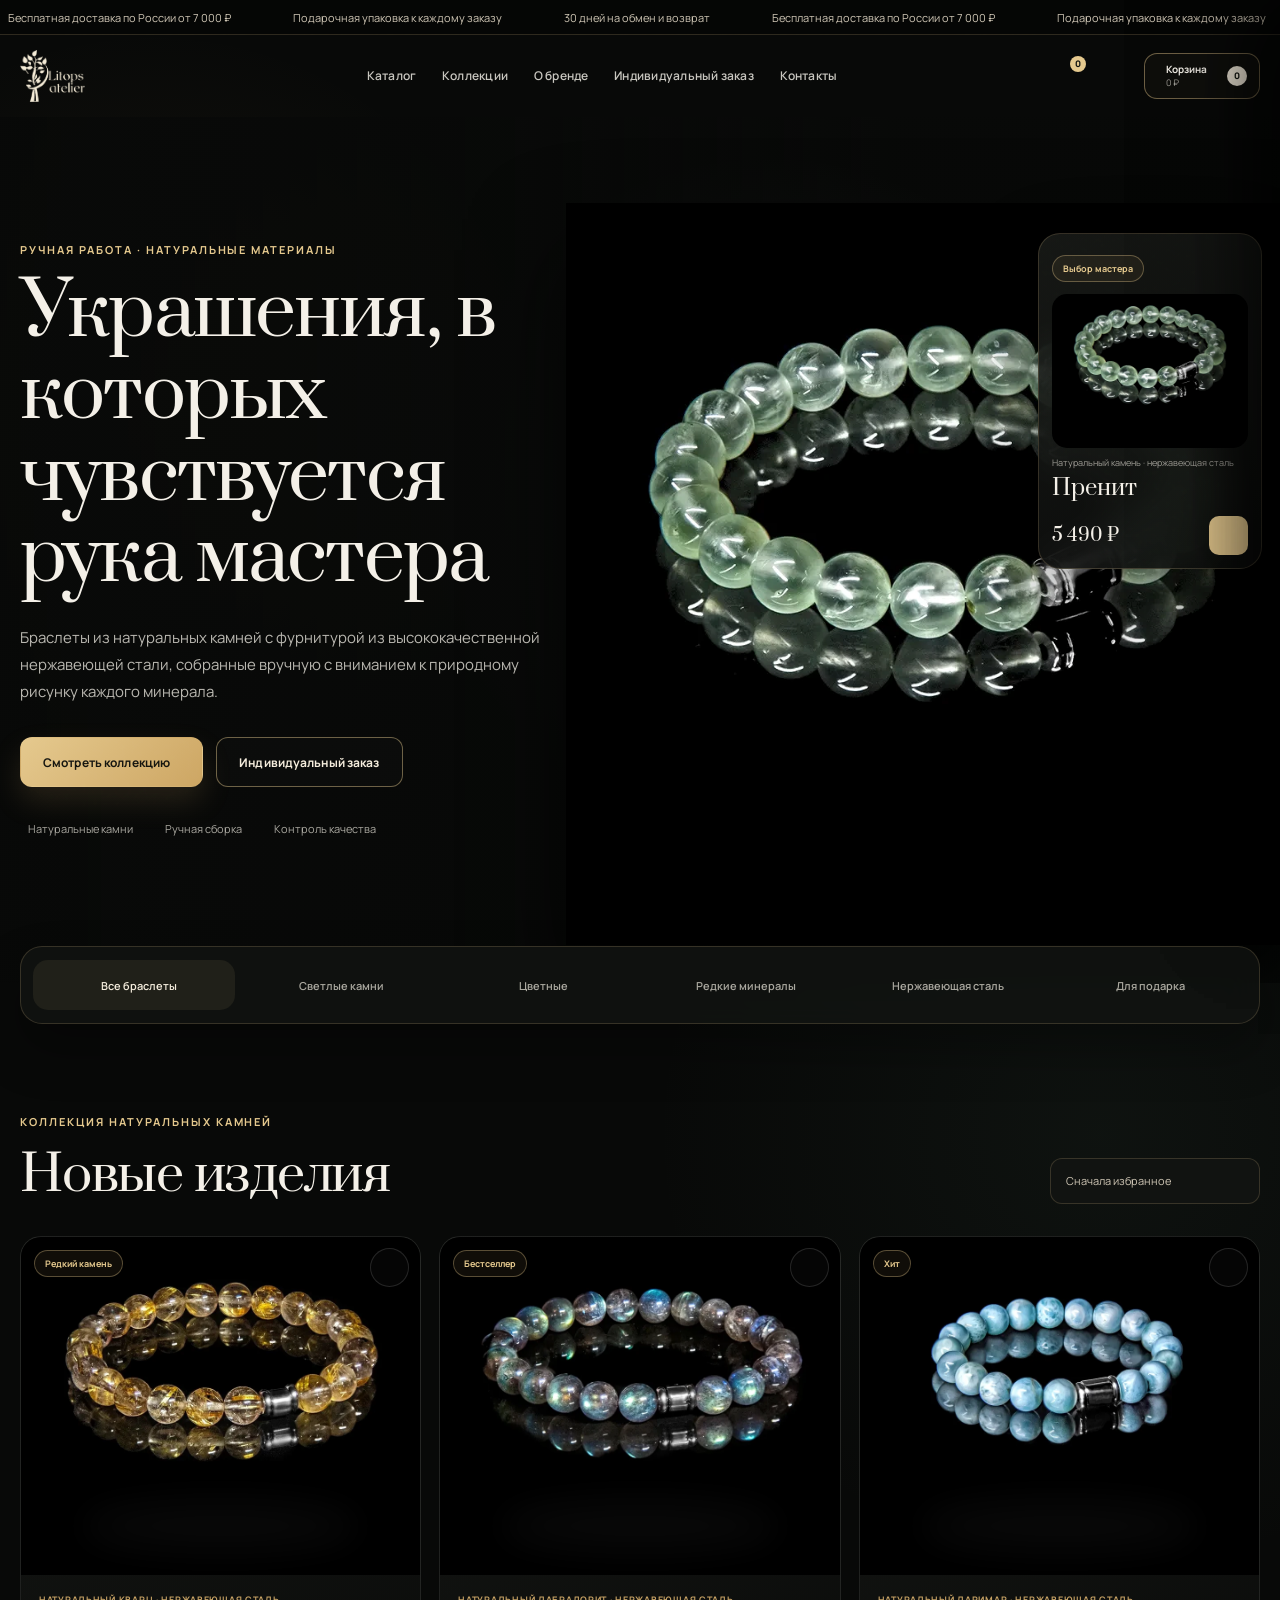
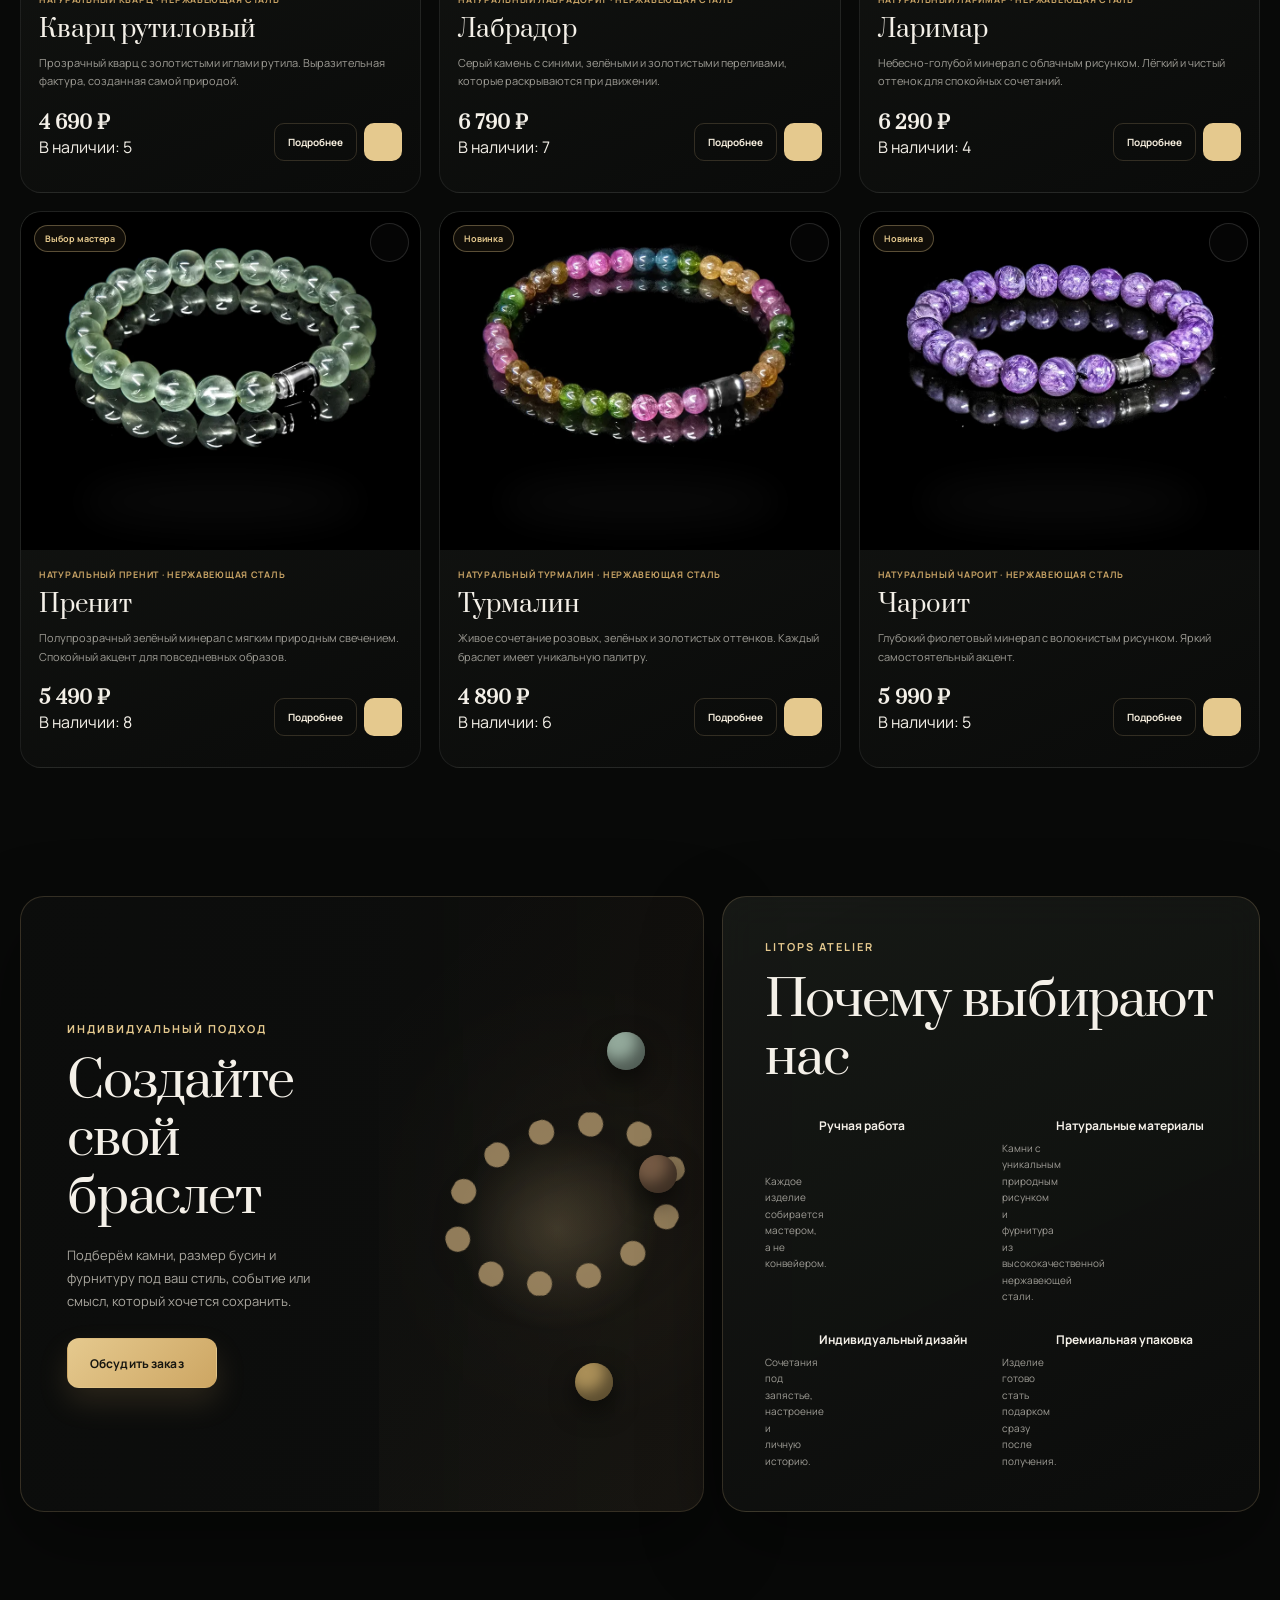
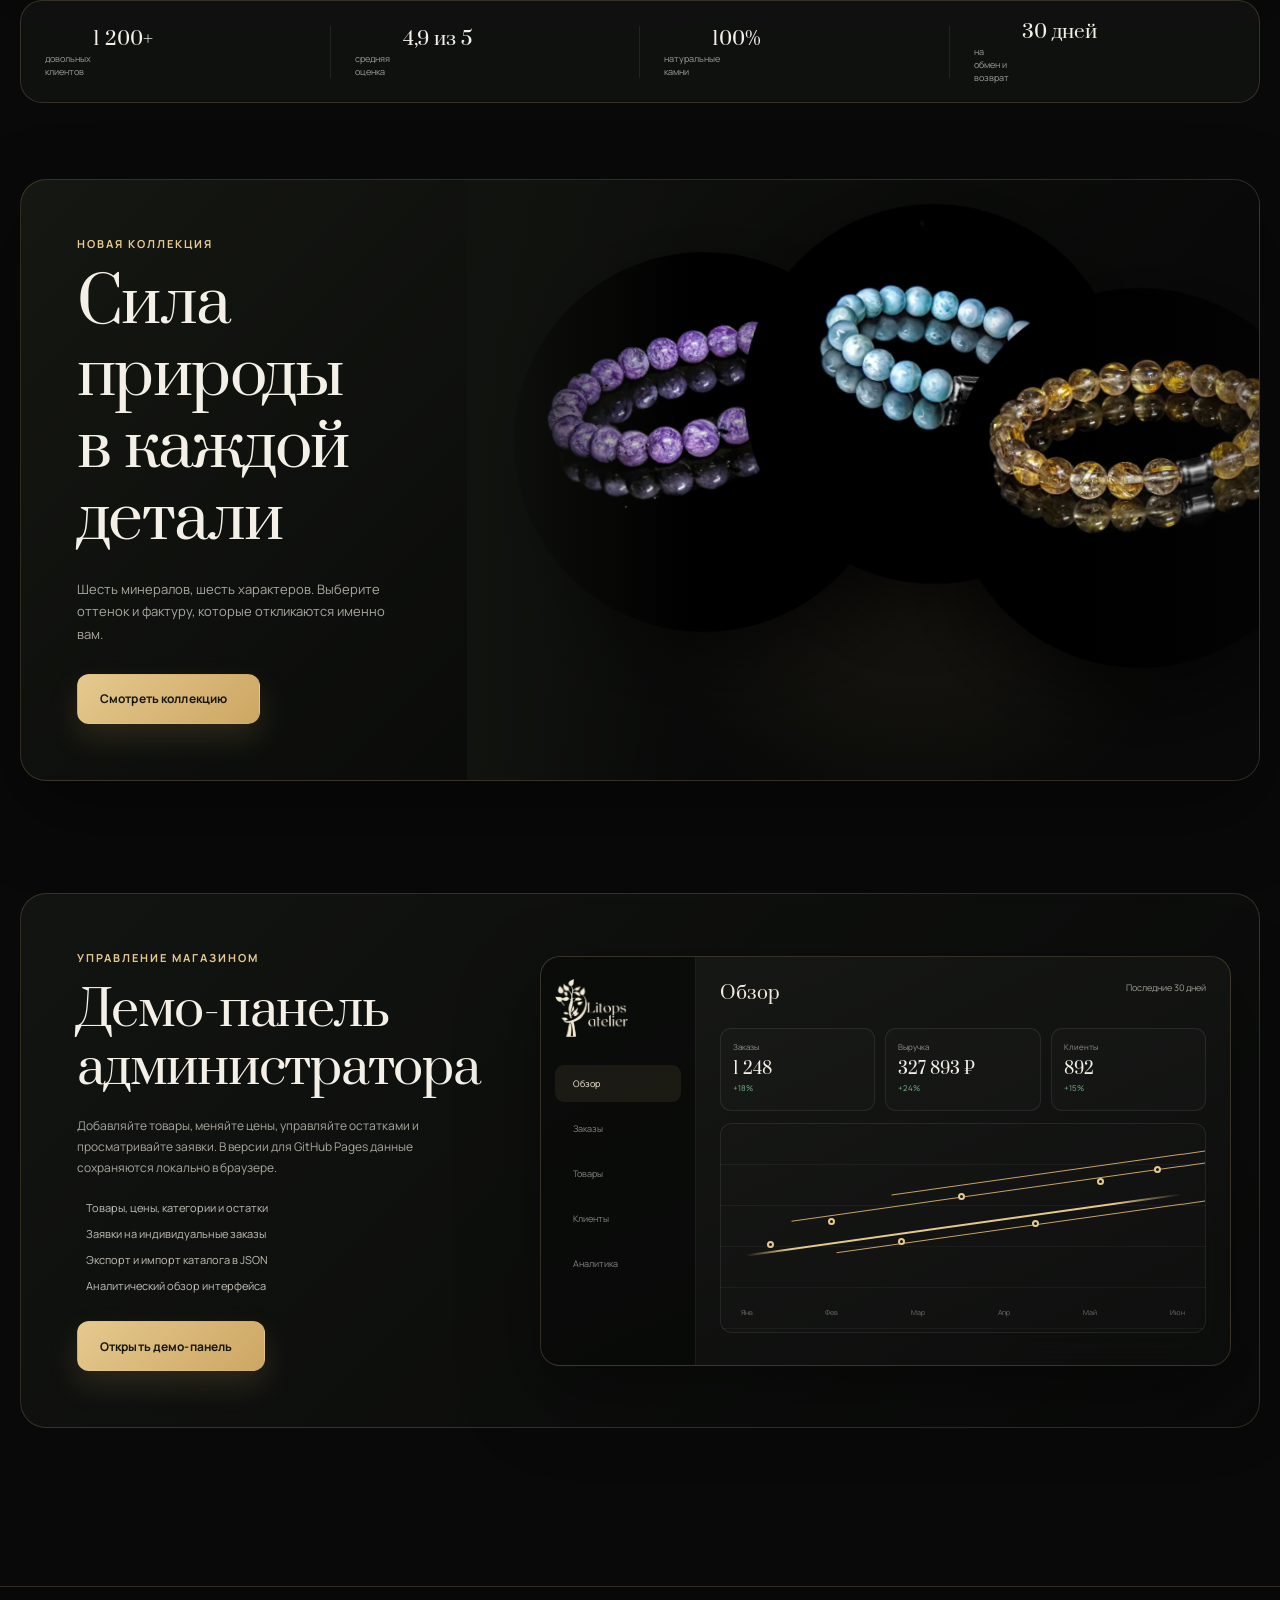
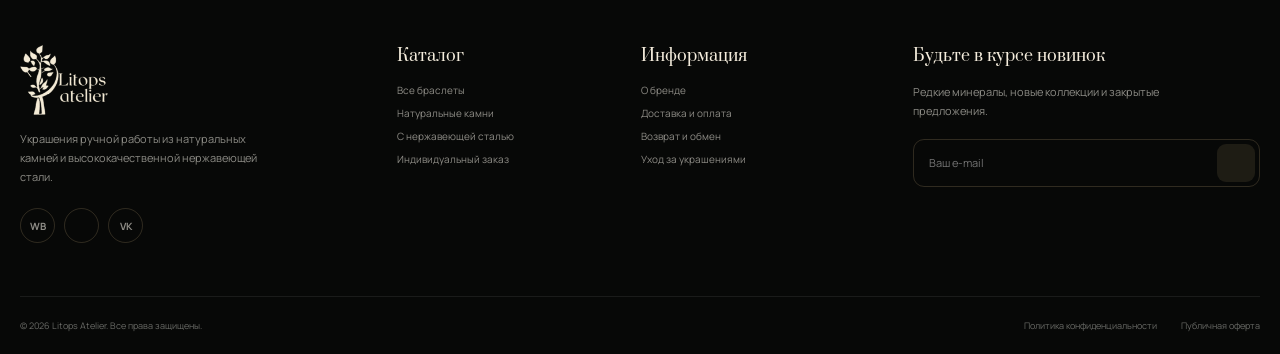
==== commit 2faf9f94: "Add files via upload" ====
--- a/index.html
+++ b/index.html
@@ -4,7 +4,7 @@
   <meta charset="utf-8">
   <meta name="viewport" content="width=device-width, initial-scale=1">
   <meta name="theme-color" content="#090a09">
-  <meta name="description" content="Litops Atelier — браслеты ручной работы из натуральных камней и серебра 925.">
+  <meta name="description" content="Litops Atelier — браслеты ручной работы из натуральных камней с фурнитурой из высококачественной нержавеющей стали.">
   <title>Litops Atelier — украшения ручной работы</title>
 
   <link rel="preconnect" href="https://fonts.googleapis.com">
@@ -71,7 +71,7 @@
         <div class="hero__copy reveal">
           <p class="eyebrow">Ручная работа · Натуральные материалы</p>
           <h1>Украшения, в которых чувствуется рука мастера</h1>
-          <p class="hero__lead">Браслеты из натуральных камней и серебра 925, собранные вручную с вниманием к природному рисунку каждого минерала.</p>
+          <p class="hero__lead">Браслеты из натуральных камней с фурнитурой из высококачественной нержавеющей стали, собранные вручную с вниманием к природному рисунку каждого минерала.</p>
           <div class="hero__actions">
             <a class="button button--gold" href="#catalog">Смотреть коллекцию <i data-lucide="arrow-right"></i></a>
             <a class="button button--outline" href="#custom">Индивидуальный заказ</a>
@@ -96,7 +96,7 @@
               </button>
             </div>
             <img id="featuredImage" src="assets/products/prehnite.webp" alt="Пренит">
-            <p class="featured-card__meta">Натуральный камень · серебро 925</p>
+            <p class="featured-card__meta">Натуральный камень · нержавеющая сталь</p>
             <h2 id="featuredName">Пренит</h2>
             <div class="featured-card__bottom">
               <strong id="featuredPrice">5 490 ₽</strong>
@@ -116,7 +116,7 @@
           <button class="category-chip" type="button" data-filter="light"><i data-lucide="sun-medium"></i> Светлые камни</button>
           <button class="category-chip" type="button" data-filter="color"><i data-lucide="palette"></i> Цветные</button>
           <button class="category-chip" type="button" data-filter="rare"><i data-lucide="sparkles"></i> Редкие минералы</button>
-          <button class="category-chip" type="button" data-filter="silver"><i data-lucide="circle-dot"></i> Серебро 925</button>
+          <button class="category-chip" type="button" data-filter="steel"><i data-lucide="circle-dot"></i> Нержавеющая сталь</button>
           <button class="category-chip" type="button" data-filter="gift"><i data-lucide="gift"></i> Для подарка</button>
         </div>
       </div>
@@ -168,7 +168,7 @@
           <h2>Почему выбирают нас</h2>
           <div class="why-grid">
             <div><i data-lucide="hand"></i><h3>Ручная работа</h3><p>Каждое изделие собирается мастером, а не конвейером.</p></div>
-            <div><i data-lucide="leaf"></i><h3>Натуральные материалы</h3><p>Камни с уникальным природным рисунком и серебро 925.</p></div>
+            <div><i data-lucide="leaf"></i><h3>Натуральные материалы</h3><p>Камни с уникальным природным рисунком и фурнитура из высококачественной нержавеющей стали.</p></div>
             <div><i data-lucide="wand-sparkles"></i><h3>Индивидуальный дизайн</h3><p>Сочетания под запястье, настроение и личную историю.</p></div>
             <div><i data-lucide="package-check"></i><h3>Премиальная упаковка</h3><p>Изделие готово стать подарком сразу после получения.</p></div>
           </div>
@@ -248,7 +248,7 @@
     <div class="container footer-grid">
       <div class="footer-brand">
         <img src="assets/brand/logo-light.png" alt="Litops Atelier">
-        <p>Украшения ручной работы из натуральных камней и серебра 925.</p>
+        <p>Украшения ручной работы из натуральных камней и высококачественной нержавеющей стали.</p>
         <div class="socials">
           <a href="https://www.wildberries.ru/seller/4489837" target="_blank" rel="noopener" aria-label="Магазин на Wildberries">WB</a>
           <a href="#" aria-label="Telegram"><i data-lucide="send"></i></a>
@@ -259,7 +259,7 @@
         <h3>Каталог</h3>
         <a href="#catalog">Все браслеты</a>
         <a href="#catalog">Натуральные камни</a>
-        <a href="#catalog">С серебром 925</a>
+        <a href="#catalog">С нержавеющей сталью</a>
         <a href="#custom">Индивидуальный заказ</a>
       </div>
       <div>
@@ -328,11 +328,8 @@
       <p class="eyebrow" id="dialogMaterial"></p>
       <h2 id="dialogName"></h2>
       <p id="dialogDescription"></p>
-      <div class="product-dialog__facts">
-        <span><i data-lucide="circle-ruler"></i> Регулируемый размер</span>
-        <span><i data-lucide="badge-check"></i> Серебро 925</span>
-        <span><i data-lucide="package-check"></i> Подарочная упаковка</span>
-      </div>
+      <div class="product-dialog__facts" id="dialogFacts"></div>
+      <dl class="product-specs" id="dialogSpecs"></dl>
       <div class="product-dialog__buy">
         <strong id="dialogPrice"></strong>
         <button class="button button--gold add-to-cart" id="dialogAddToCart" type="button">Добавить в корзину</button>
--- a/style.css
+++ b/style.css
@@ -2469,3 +2469,16 @@
     transform: none;
   }
 }
+
+/* === Обновление: бесконечная бегущая строка === */
+.announcement { overflow: hidden; white-space: nowrap; }
+.announcement__track { width: max-content; display: flex; align-items: center; gap: 54px; animation: announcement-marquee 24s linear infinite; will-change: transform; }
+.announcement__track:hover { animation-play-state: paused; }
+.announcement__track span { flex: 0 0 auto; }
+@keyframes announcement-marquee { from { transform: translateX(0); } to { transform: translateX(-50%); } }
+.product-specs { margin: 18px 0 0; display:grid; grid-template-columns:repeat(2,minmax(0,1fr)); gap:10px; }
+.product-specs div { padding:11px 12px; border:1px solid var(--line-soft); border-radius:12px; background:rgba(255,255,255,.02); }
+.product-specs dt { color:var(--muted); font-size:10px; margin-bottom:4px; }
+.product-specs dd { margin:0; color:var(--cream); font-size:12px; line-height:1.45; }
+@media(max-width:620px){.announcement__track{animation-duration:18s}.product-specs{grid-template-columns:1fr}}
+@media(prefers-reduced-motion:reduce){.announcement__track{animation:none}}
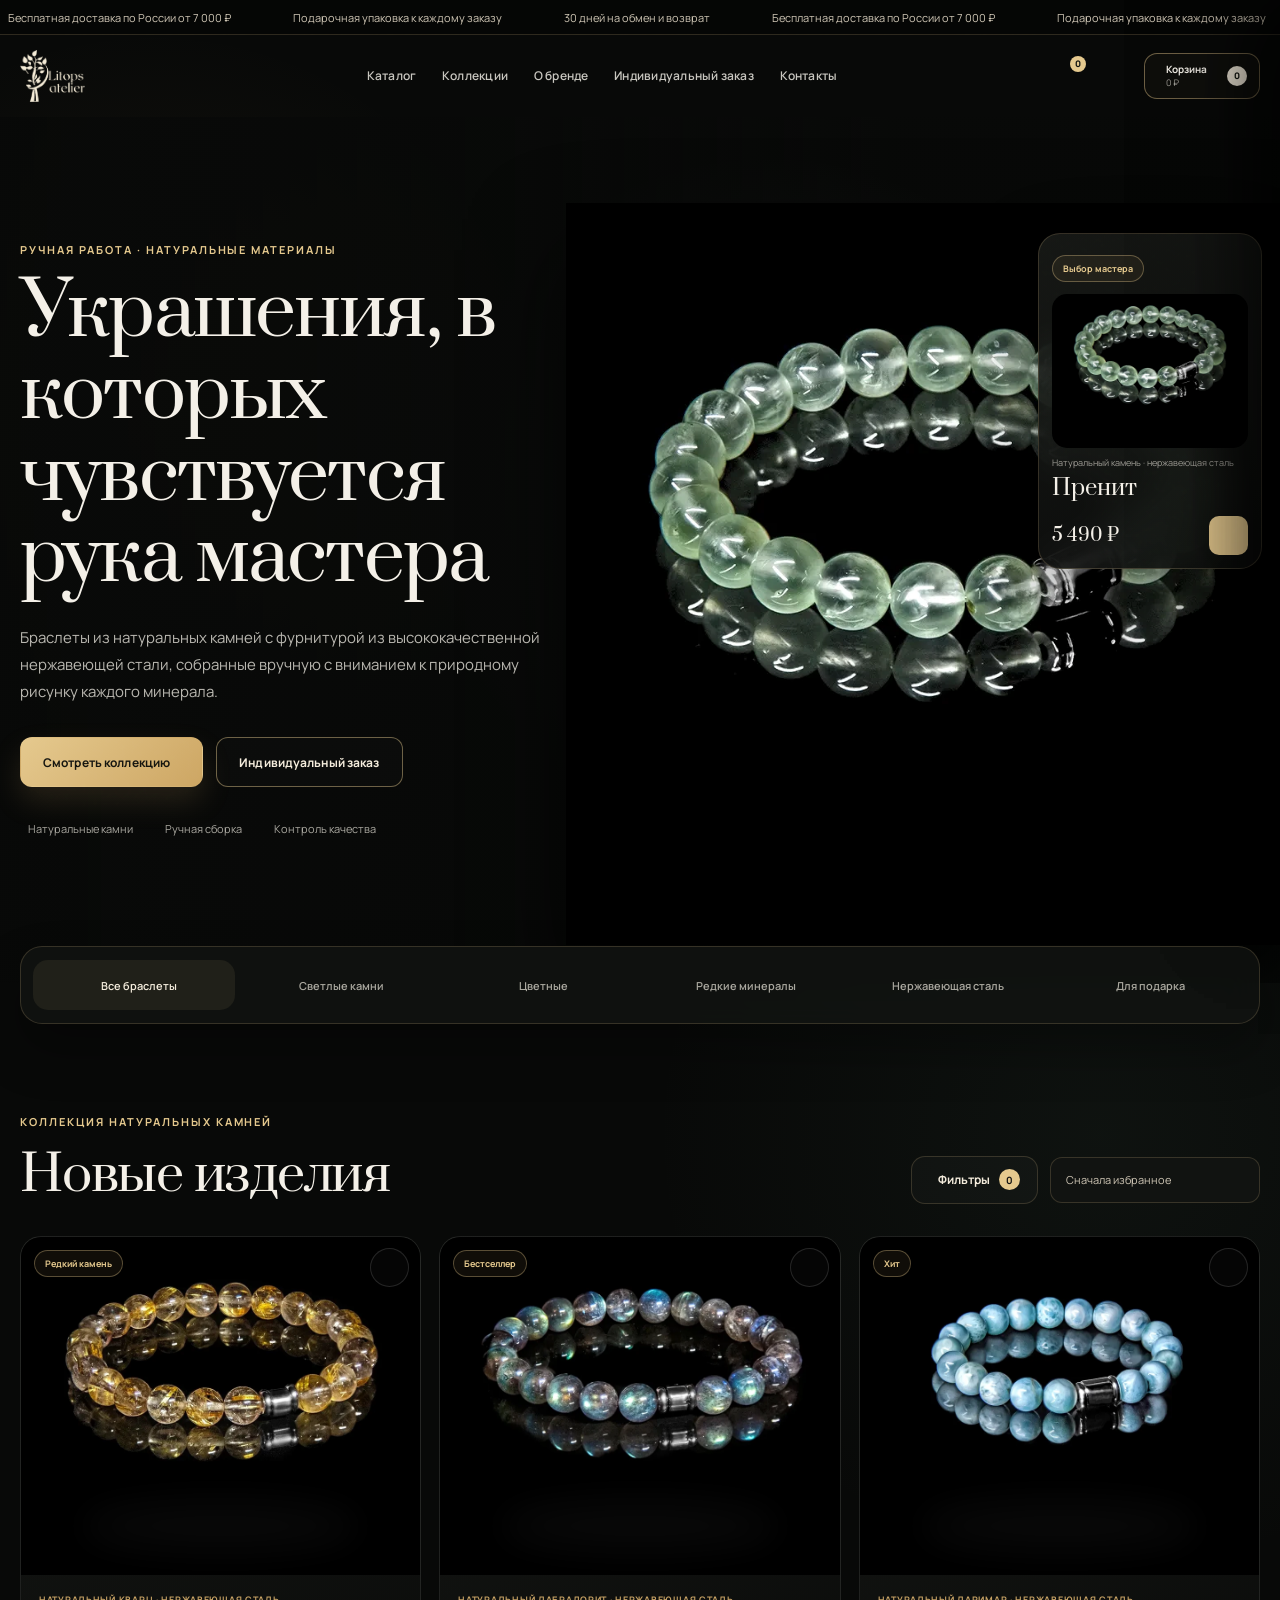
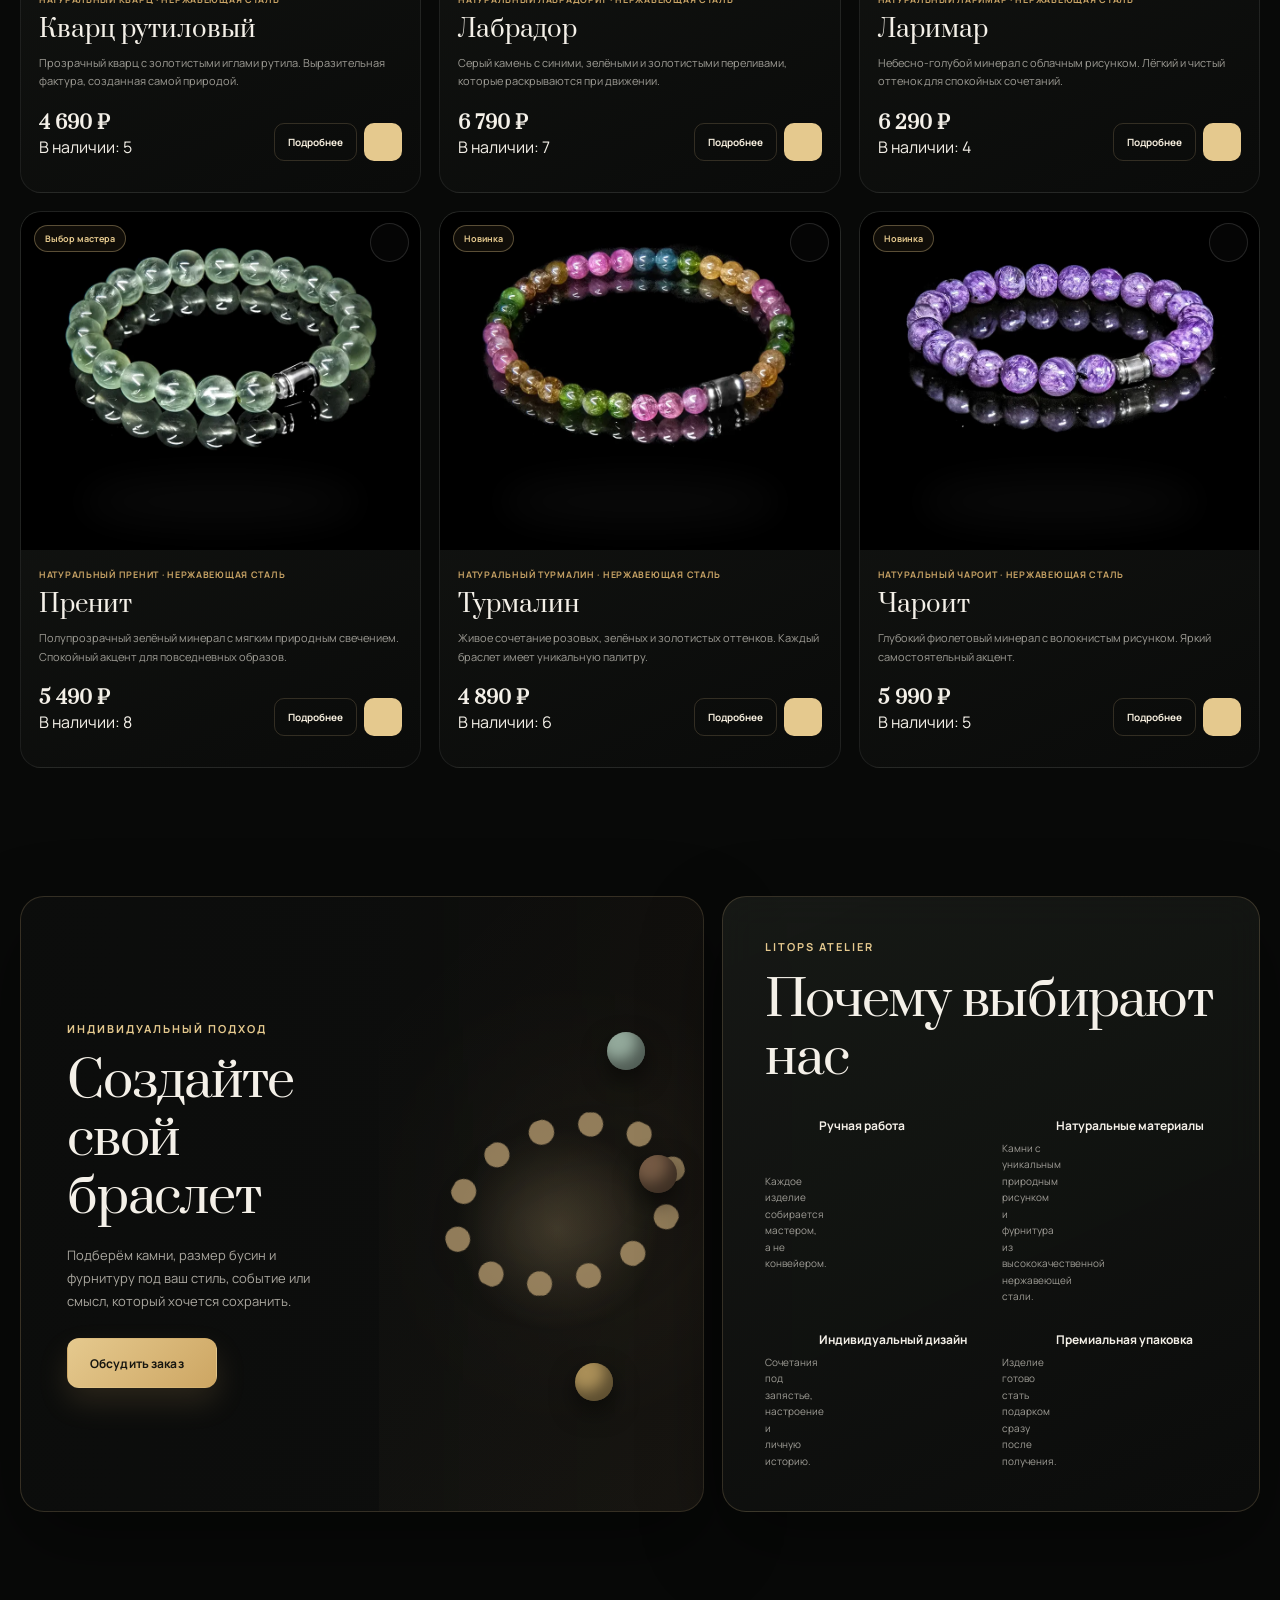
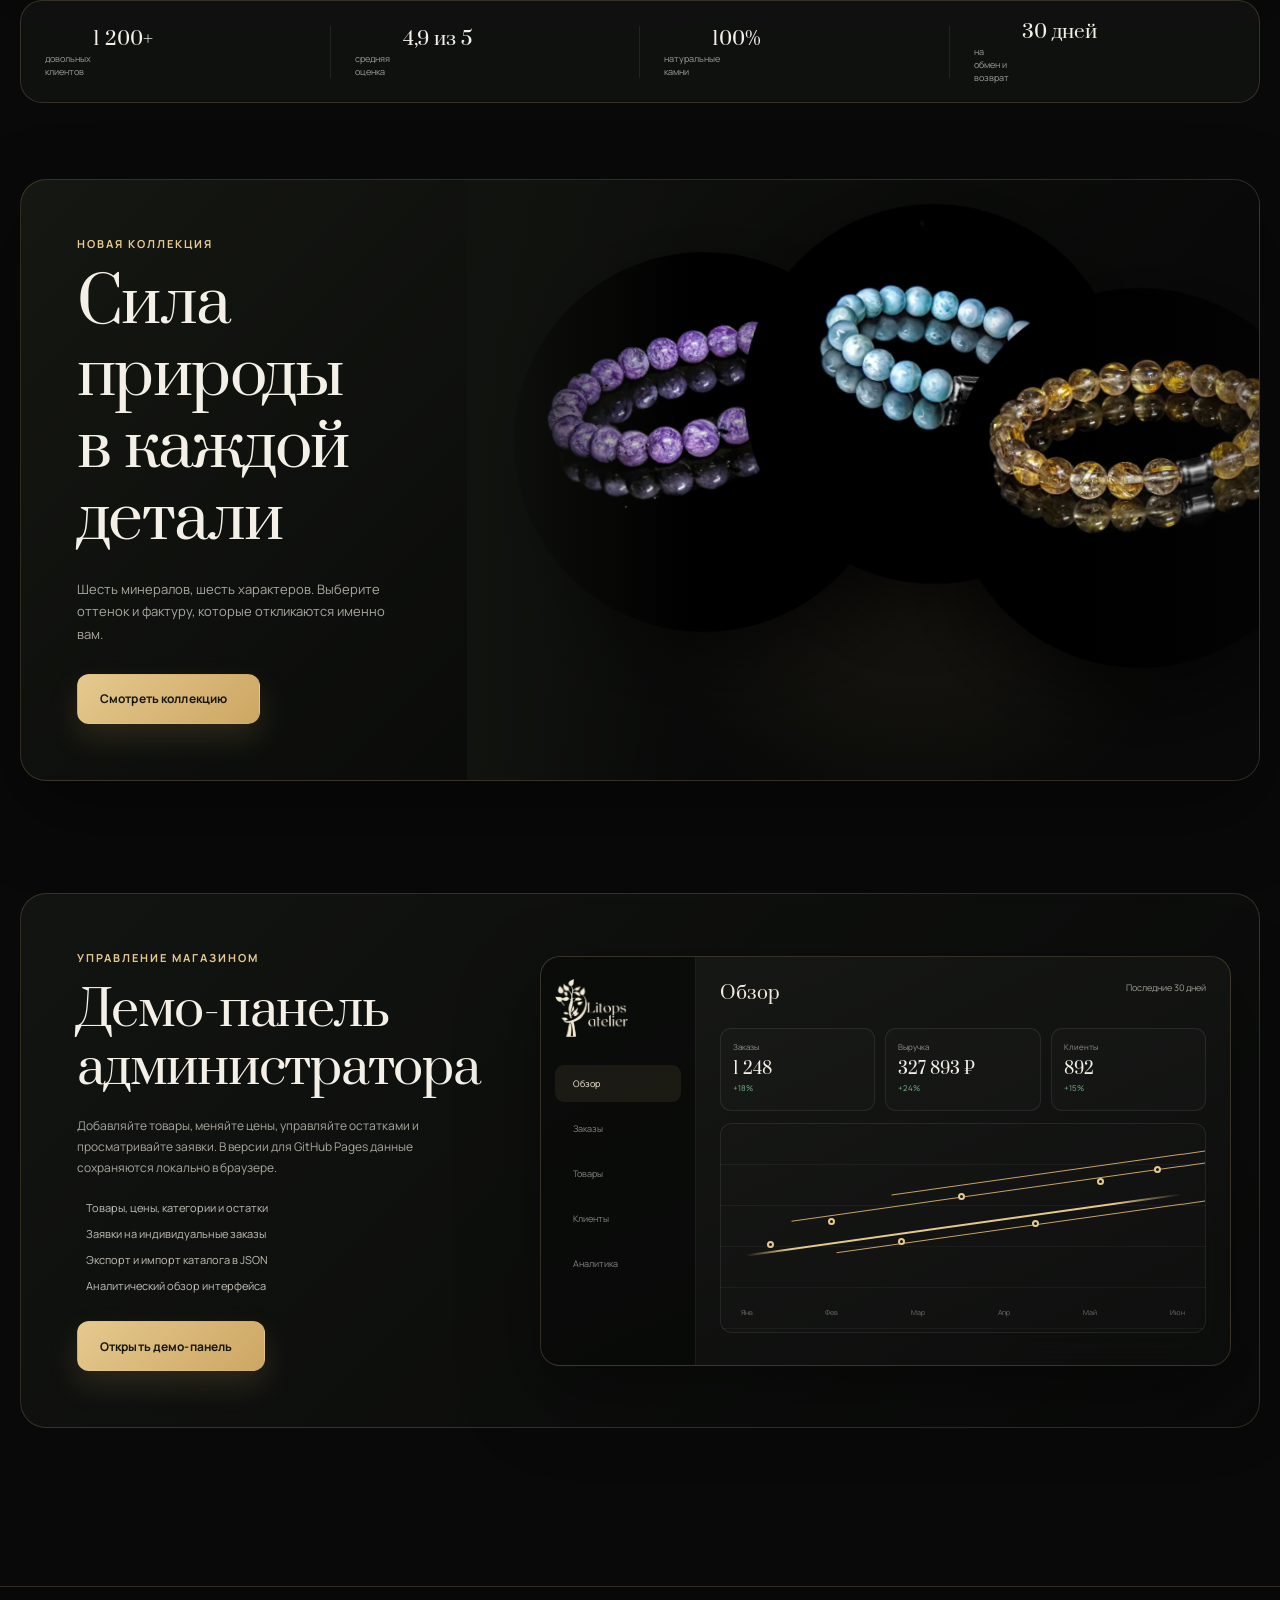
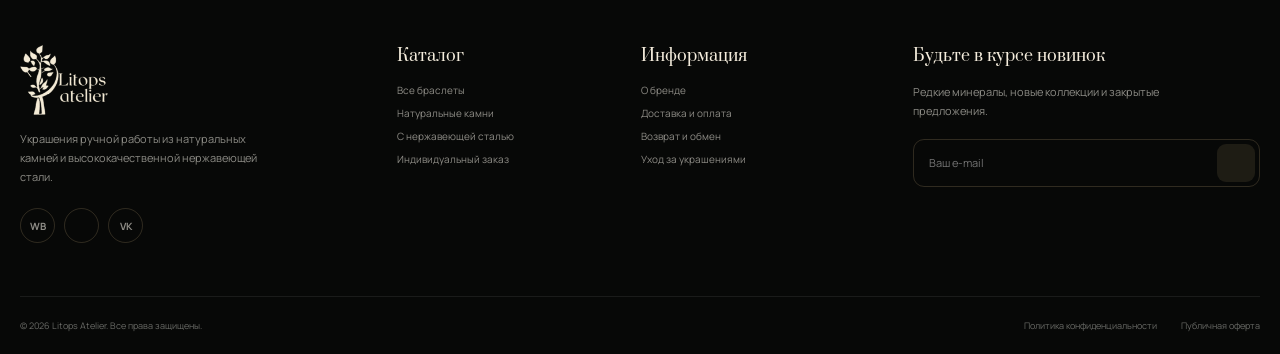
==== commit ddfc93fb: "Add files via upload" ====
--- a/index.html
+++ b/index.html
@@ -130,6 +130,11 @@
             <h2>Новые изделия</h2>
           </div>
           <div class="section-heading__tools">
+            <button class="filter-open-button" id="filterOpenButton" type="button">
+              <i data-lucide="sliders-horizontal"></i>
+              <span>Фильтры</span>
+              <em id="activeFilterCount" hidden>0</em>
+            </button>
             <label class="sort-select">
               <span class="sr-only">Сортировка</span>
               <select id="sortSelect">
@@ -321,6 +326,91 @@
     </div>
   </aside>
 
+  <dialog class="filter-dialog" id="filterDialog" aria-labelledby="filterTitle">
+    <form class="filter-dialog__panel" id="filterForm" method="dialog">
+      <header class="filter-dialog__header">
+        <div>
+          <p class="eyebrow">Точный подбор</p>
+          <h2 id="filterTitle">Фильтры</h2>
+        </div>
+        <button class="icon-button" id="filterCloseButton" type="button" aria-label="Закрыть фильтры"><i data-lucide="x"></i></button>
+      </header>
+
+      <div class="filter-dialog__body">
+        <section class="filter-section">
+          <div class="filter-section__heading">
+            <div>
+              <h3>Диапазон цены</h3>
+              <p>Средняя цена коллекции — <strong id="averagePriceLabel">0 ₽</strong></p>
+            </div>
+            <span id="selectedRangeLabel">0–0 ₽</span>
+          </div>
+
+          <div class="price-graph" id="priceGraph" aria-hidden="true">
+            <svg viewBox="0 0 600 150" preserveAspectRatio="none">
+              <defs>
+                <linearGradient id="priceAreaGradient" x1="0" y1="0" x2="0" y2="1">
+                  <stop offset="0%" stop-color="#e5c98e" stop-opacity=".42"/>
+                  <stop offset="100%" stop-color="#e5c98e" stop-opacity="0"/>
+                </linearGradient>
+              </defs>
+              <path id="priceAreaPath" class="price-graph__area"></path>
+              <polyline id="priceLine" class="price-graph__line"></polyline>
+              <g id="pricePoints"></g>
+            </svg>
+          </div>
+
+          <div class="dual-range" id="dualRange">
+            <div class="dual-range__rail"></div>
+            <div class="dual-range__fill" id="rangeFill"></div>
+            <input id="priceMinRange" type="range" aria-label="Минимальная цена">
+            <input id="priceMaxRange" type="range" aria-label="Максимальная цена">
+          </div>
+
+          <div class="price-inputs">
+            <label><span>Минимальная цена</span><div><input id="priceMinInput" type="number" inputmode="numeric"><b>₽</b></div></label>
+            <label><span>Максимальная цена</span><div><input id="priceMaxInput" type="number" inputmode="numeric"><b>₽</b></div></label>
+          </div>
+        </section>
+
+        <section class="filter-section">
+          <h3>Оттенок камня</h3>
+          <div class="filter-option-grid" id="colorFilterGroup">
+            <label><input type="checkbox" name="color" value="green"><span><i class="swatch swatch--green"></i>Зелёные</span></label>
+            <label><input type="checkbox" name="color" value="blue"><span><i class="swatch swatch--blue"></i>Голубые</span></label>
+            <label><input type="checkbox" name="color" value="purple"><span><i class="swatch swatch--purple"></i>Фиолетовые</span></label>
+            <label><input type="checkbox" name="color" value="gold"><span><i class="swatch swatch--gold"></i>Золотистые</span></label>
+            <label><input type="checkbox" name="color" value="multi"><span><i class="swatch swatch--multi"></i>Мультиколор</span></label>
+            <label><input type="checkbox" name="color" value="dark"><span><i class="swatch swatch--dark"></i>Тёмные</span></label>
+          </div>
+        </section>
+
+        <section class="filter-section filter-section--split">
+          <div>
+            <h3>Фурнитура</h3>
+            <div class="choice-cards">
+              <label><input type="radio" name="hardware" value="all" checked><span>Любая</span></label>
+              <label><input type="radio" name="hardware" value="steel"><span>Нержавеющая сталь</span></label>
+            </div>
+          </div>
+          <div>
+            <h3>Конструкция</h3>
+            <div class="choice-cards">
+              <label><input type="radio" name="clasp" value="all" checked><span>Любая</span></label>
+              <label><input type="radio" name="clasp" value="yes"><span>С замком</span></label>
+              <label><input type="radio" name="clasp" value="no"><span>Без замка</span></label>
+            </div>
+          </div>
+        </section>
+      </div>
+
+      <footer class="filter-dialog__footer">
+        <button class="button button--outline" id="filterResetButton" type="button">Сбросить всё</button>
+        <button class="button button--gold" id="filterApplyButton" type="submit">Показать <span id="filterResultCount">0</span> изделий</button>
+      </footer>
+    </form>
+  </dialog>
+
   <dialog class="product-dialog" id="productDialog">
     <button class="icon-button dialog-close" type="button" id="dialogClose" aria-label="Закрыть"><i data-lucide="x"></i></button>
     <div class="product-dialog__media"><img id="dialogImage" src="" alt=""></div>
--- a/style.css
+++ b/style.css
@@ -2482,3 +2482,86 @@
 .product-specs dd { margin:0; color:var(--cream); font-size:12px; line-height:1.45; }
 @media(max-width:620px){.announcement__track{animation-duration:18s}.product-specs{grid-template-columns:1fr}}
 @media(prefers-reduced-motion:reduce){.announcement__track{animation:none}}
+
+/* === Расширенный фильтр каталога === */
+.section-heading__tools { display:flex; align-items:center; gap:12px; flex-wrap:wrap; }
+.filter-open-button {
+  min-height:48px; padding:0 17px; border:1px solid var(--line); border-radius:14px;
+  display:inline-flex; align-items:center; gap:9px; background:rgba(255,255,255,.025); color:var(--cream);
+  font-size:12px; font-weight:700; cursor:pointer; transition:border-color .25s ease, background .25s ease, transform .25s ease;
+}
+.filter-open-button:hover,.filter-open-button.is-active { border-color:rgba(229,201,142,.55); background:rgba(200,163,101,.09); transform:translateY(-1px); }
+.filter-open-button svg { width:17px; height:17px; color:var(--gold-light); }
+.filter-open-button em { min-width:21px; height:21px; padding:0 6px; border-radius:999px; display:grid; place-items:center; background:var(--gold-light); color:#111; font-style:normal; font-size:10px; }
+
+.filter-dialog {
+  width:min(860px,calc(100% - 28px)); max-height:min(880px,calc(100dvh - 30px)); padding:0; border:1px solid var(--line);
+  border-radius:28px; overflow:hidden; color:var(--text); background:rgba(13,15,14,.98); box-shadow:0 45px 120px rgba(0,0,0,.72);
+}
+.filter-dialog::backdrop { background:rgba(0,0,0,.72); backdrop-filter:blur(10px); }
+.filter-dialog[open] { animation:filterDialogIn .32s cubic-bezier(.2,.8,.2,1); }
+@keyframes filterDialogIn { from{opacity:0;transform:translateY(20px) scale(.975)} to{opacity:1;transform:none} }
+.filter-dialog__panel { display:grid; grid-template-rows:auto minmax(0,1fr) auto; max-height:min(880px,calc(100dvh - 30px)); }
+.filter-dialog__header,.filter-dialog__footer { padding:22px 28px; display:flex; align-items:center; justify-content:space-between; gap:16px; background:rgba(255,255,255,.018); }
+.filter-dialog__header { border-bottom:1px solid var(--line-soft); }
+.filter-dialog__header h2 { margin:0; font:400 34px/1 var(--serif); }
+.filter-dialog__header .eyebrow { margin-bottom:8px; }
+.filter-dialog__body { overflow:auto; padding:0 28px; scrollbar-width:thin; scrollbar-color:var(--gold-deep) transparent; }
+.filter-dialog__footer { border-top:1px solid var(--line-soft); }
+.filter-dialog__footer .button { min-width:180px; justify-content:center; }
+.filter-section { padding:28px 0; border-bottom:1px solid var(--line-soft); }
+.filter-section:last-child { border-bottom:0; }
+.filter-section h3 { margin:0 0 15px; font-size:16px; }
+.filter-section__heading { display:flex; align-items:flex-start; justify-content:space-between; gap:20px; }
+.filter-section__heading p { margin:6px 0 0; color:var(--muted); font-size:12px; }
+.filter-section__heading p strong { color:var(--cream-muted); }
+.filter-section__heading > span { flex:none; padding:8px 12px; border:1px solid var(--line); border-radius:999px; color:var(--gold-light); font-size:11px; }
+.filter-section--split { display:grid; grid-template-columns:1fr 1fr; gap:26px; }
+
+.price-graph { height:150px; margin:12px 0 -3px; overflow:hidden; }
+.price-graph svg { width:100%; height:100%; overflow:visible; }
+.price-graph__area { fill:url(#priceAreaGradient); transition:opacity .25s ease; }
+.price-graph__line { fill:none; stroke:var(--gold-light); stroke-width:3; stroke-linecap:round; stroke-linejoin:round; filter:drop-shadow(0 5px 10px rgba(200,163,101,.28)); }
+#pricePoints circle { fill:var(--panel); stroke:var(--gold-light); stroke-width:2; transition:r .2s ease; }
+
+.dual-range { position:relative; height:38px; margin:0 7px 12px; }
+.dual-range__rail,.dual-range__fill { position:absolute; left:0; right:0; top:18px; height:3px; border-radius:999px; }
+.dual-range__rail { background:rgba(255,255,255,.12); }
+.dual-range__fill { background:linear-gradient(90deg,var(--gold-deep),var(--gold-light)); box-shadow:0 0 18px rgba(200,163,101,.22); }
+.dual-range input[type="range"] { position:absolute; inset:0; width:100%; height:38px; margin:0; border:0; outline:0; appearance:none; background:transparent; pointer-events:none; }
+.dual-range input[type="range"]::-webkit-slider-thumb { width:24px; height:24px; border:4px solid var(--gold-light); border-radius:50%; appearance:none; background:#111311; box-shadow:0 4px 15px rgba(0,0,0,.5); cursor:grab; pointer-events:auto; transition:transform .18s ease; }
+.dual-range input[type="range"]::-webkit-slider-thumb:active { cursor:grabbing; transform:scale(1.12); }
+.dual-range input[type="range"]::-moz-range-thumb { width:17px; height:17px; border:4px solid var(--gold-light); border-radius:50%; background:#111311; cursor:grab; pointer-events:auto; }
+.price-inputs { display:grid; grid-template-columns:1fr 1fr; gap:14px; }
+.price-inputs label > span { display:block; margin-bottom:7px; color:var(--muted); font-size:10px; text-transform:uppercase; letter-spacing:.11em; }
+.price-inputs label > div { height:55px; padding:0 16px; border:1px solid var(--line-soft); border-radius:14px; display:flex; align-items:center; background:rgba(255,255,255,.025); transition:border-color .2s ease,background .2s ease; }
+.price-inputs label > div:focus-within { border-color:var(--gold-deep); background:rgba(200,163,101,.05); }
+.price-inputs input { width:100%; border:0; outline:0; color:var(--text); background:transparent; font-size:16px; }
+.price-inputs input::-webkit-inner-spin-button { display:none; }
+.price-inputs b { color:var(--gold-light); font-weight:500; }
+
+.filter-option-grid { display:grid; grid-template-columns:repeat(3,1fr); gap:10px; }
+.filter-option-grid label,.choice-cards label { cursor:pointer; }
+.filter-option-grid input,.choice-cards input { position:absolute; opacity:0; pointer-events:none; }
+.filter-option-grid span,.choice-cards span { min-height:52px; padding:10px 14px; border:1px solid var(--line-soft); border-radius:14px; display:flex; align-items:center; gap:10px; color:var(--cream-muted); background:rgba(255,255,255,.018); font-size:12px; transition:all .2s ease; }
+.filter-option-grid input:checked + span,.choice-cards input:checked + span { border-color:var(--gold-light); color:var(--text); background:rgba(200,163,101,.09); box-shadow:inset 0 0 0 1px rgba(229,201,142,.16); }
+.swatch { width:14px; height:14px; border-radius:50%; box-shadow:0 0 0 3px rgba(255,255,255,.05); }
+.swatch--green{background:#91b89d}.swatch--blue{background:#8ebbd2}.swatch--purple{background:#9b72b5}.swatch--gold{background:#c7a155}.swatch--multi{background:linear-gradient(135deg,#7bb69d,#bd79aa,#c7a155)}.swatch--dark{background:#3b3d3b}
+.choice-cards { display:flex; flex-wrap:wrap; gap:9px; }
+.choice-cards span { min-height:43px; padding:8px 13px; }
+
+@media(max-width:720px){
+  .section-heading__tools { width:100%; display:grid; grid-template-columns:1fr; }
+  .filter-open-button,.sort-select { width:100%; justify-content:center; }
+  .filter-dialog { width:calc(100% - 12px); max-height:calc(100dvh - 12px); border-radius:21px; }
+  .filter-dialog__panel { max-height:calc(100dvh - 12px); }
+  .filter-dialog__header,.filter-dialog__footer { padding:18px; }
+  .filter-dialog__body { padding:0 18px; }
+  .filter-dialog__header h2 { font-size:28px; }
+  .filter-dialog__footer { display:grid; grid-template-columns:1fr; }
+  .filter-dialog__footer .button { width:100%; min-width:0; }
+  .filter-section__heading { flex-direction:column; gap:10px; }
+  .filter-section--split,.price-inputs { grid-template-columns:1fr; }
+  .filter-option-grid { grid-template-columns:1fr 1fr; }
+  .price-graph { height:120px; }
+}
